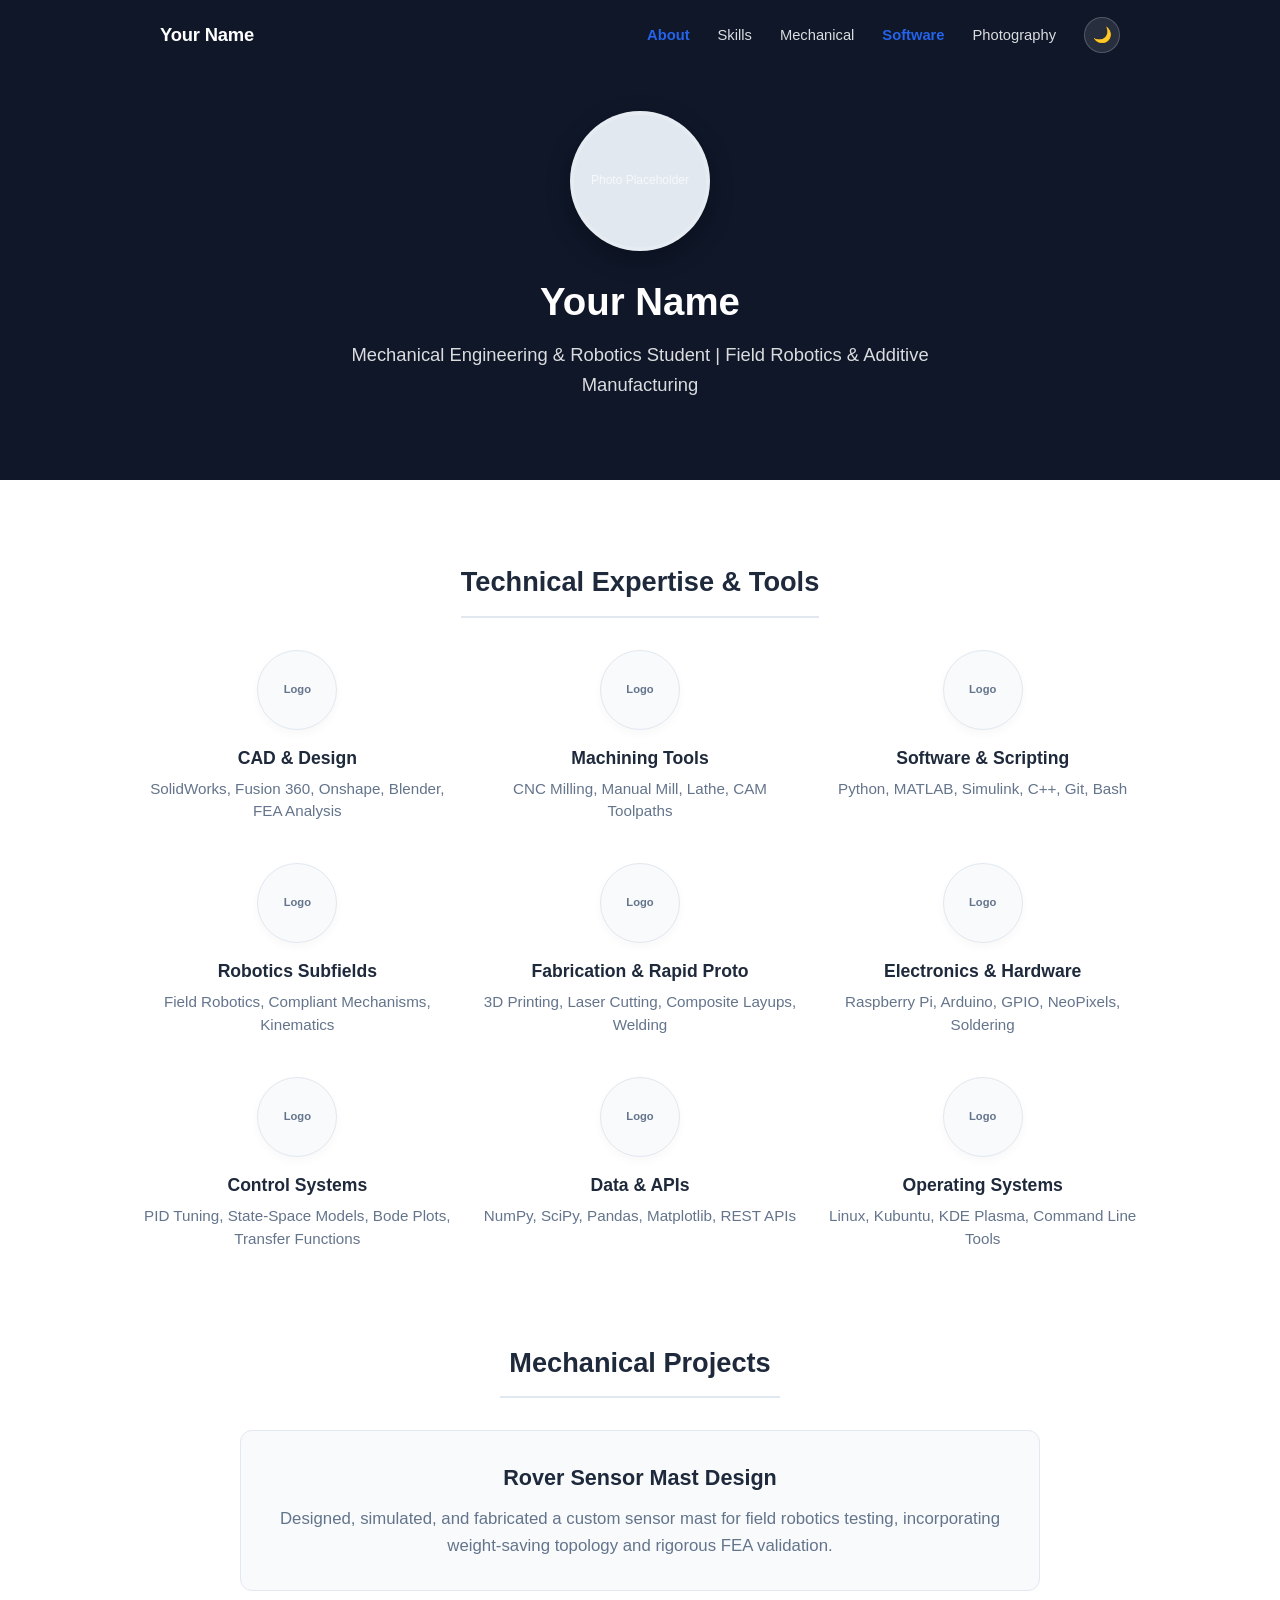
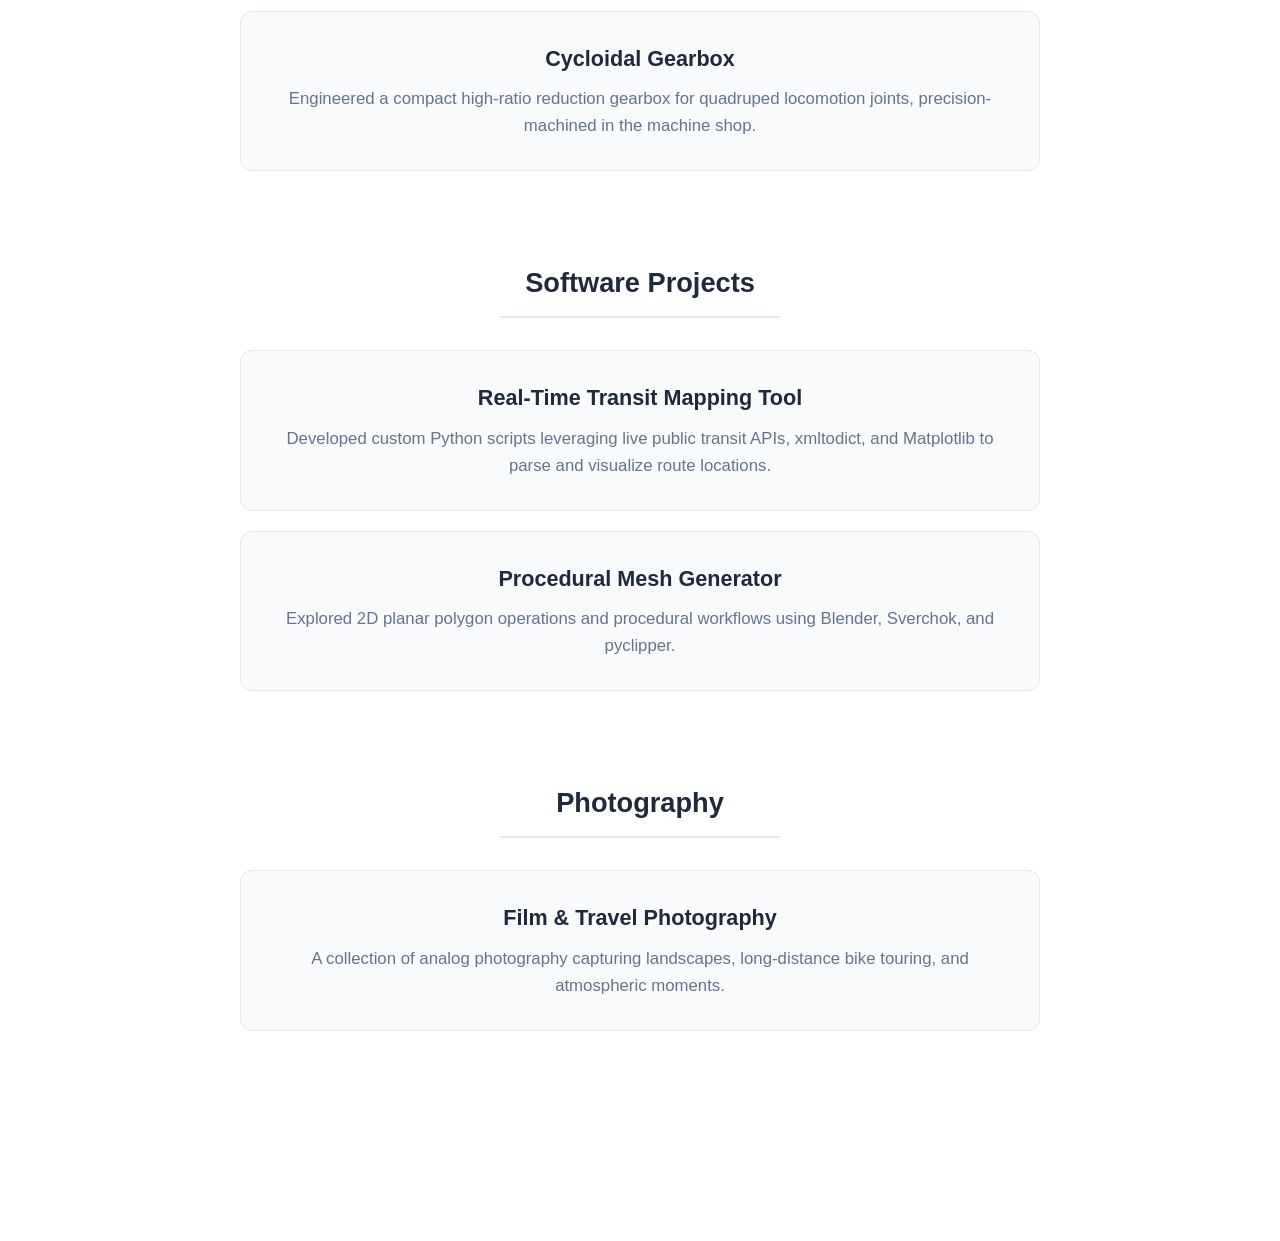
==== index.html @ 6eb22818 "started to rewrite portfolio website" ====
<!DOCTYPE html>
<html lang="en">
<head>
    <meta charset="UTF-8">
    <meta name="viewport" content="width=device-width, initial-scale=1.0">
    <title>Portfolio | Landing Page</title>
    <style>
        /* ==========================================
           THEME & COLOR CONFIGURATION (Light/Dark)
           ========================================== */
        :root {
            --bg-color-top: #0f172a;          /* Hero fallback color */
            --bg-color-scroll: #f8fafc;       /* General background / card tint */
            --white-block-bg: #ffffff;        /* Main content block background */
            --text-primary: #1e293b;
            --text-secondary: #64748b;
            --text-light: #ffffff;
            --accent-color: #2563eb;          /* Theme accent & active link color */
            --border-color: #e2e8f0;
            --border-radius: 12px;
            --content-width: 1000px;          /* Centered content width */
            --transition-speed: 0.3s ease;
            
            /* Light Mode Parallax Background Photo */
            --parallax-bg: none;              /* Replace with: url('images/light-hero-photo.jpg') */
            
            /* Light Mode Scrolled Nav Colors (High Contrast) */
            --nav-scrolled-bg: #ffffff;       /* Solid white */
            --nav-text-color: #ffffff;        /* White text over hero photo */
            --nav-scrolled-text: #000000;     /* Pure black text when scrolled in light mode */
            --nav-link-opacity: 1;
        }

        /* Dark Mode Color Overrides & Dark Mode Parallax Photo */
        body.dark-mode {
            --bg-color-scroll: #0b0f19;
            --white-block-bg: #111827;
            --text-primary: #f3f4f6;
            --text-secondary: #9ca3af;
            --border-color: #1f2937;
            
            /* Dark Mode Parallax Background Photo */
            --parallax-bg: none;              /* Replace with: url('images/dark-hero-photo.jpg') */
            
            /* Dark Mode Scrolled Nav Colors (High Contrast) */
            --nav-scrolled-bg: #000000;       /* Solid black */
            --nav-text-color: #ffffff;
            --nav-scrolled-text: #ffffff;     /* Pure white text when scrolled in dark mode */
        }

        /* Enable smooth scrolling for anchor links */
        html {
            scroll-behavior: smooth;
        }

        * {
            box-sizing: border-box;
            margin: 0;
            padding: 0;
        }

        body {
            font-family: -apple-system, BlinkMacSystemFont, "Segoe UI", Roboto, Helvetica, Arial, sans-serif;
            background-color: var(--bg-color-scroll);
            color: var(--text-primary);
            line-height: 1.6;
            overflow-x: hidden;
            transition: background-color var(--transition-speed), color var(--transition-speed);
        }

        /* ==========================================
           COLLAPSIBLE STICKY HERO & HORIZONTAL NAV
           ========================================== */
        .hero-header {
            position: sticky;
            top: 0;
            width: 100%;
            height: 480px;                    /* Full height at top of page */
            background-color: var(--bg-color-top);
            background-image: var(--parallax-bg);
            background-attachment: fixed;
            background-position: center;
            background-repeat: no-repeat;
            background-size: cover;
            overflow: hidden;
            z-index: 1000;
            transition: height var(--transition-speed), background-color var(--transition-speed), box-shadow var(--transition-speed);
        }

        /* Dark overlay for photo background contrast */
        .hero-overlay {
            position: absolute;
            top: 0;
            left: 0;
            width: 100%;
            height: 100%;
            background-color: var(--bg-color-top);
            opacity: 0.88;
            z-index: 1;
            transition: opacity var(--transition-speed);
        }

        body.dark-mode .hero-overlay {
            opacity: 0.92;
        }

        /* Shrink state when scrolled */
        .hero-header.scrolled {
            height: 70px;                     /* Slim sticky bar height */
            background-color: var(--nav-scrolled-bg);
            box-shadow: 0 4px 20px rgba(0, 0, 0, 0.15);
        }

        /* Navigation Container */
        .nav-container {
            position: relative;
            z-index: 3;
            max-width: var(--content-width);
            margin: 0 auto;
            height: 70px;
            display: flex;
            justify-content: space-between;
            align-items: center;
            padding: 0 20px;
        }

        .nav-brand {
            color: var(--nav-text-color);
            text-decoration: none;
            font-weight: 700;
            font-size: 1.15rem;
            letter-spacing: -0.01em;
            transition: color var(--transition-speed);
        }

        .nav-right-group {
            display: flex;
            align-items: center;
            gap: 28px;
        }

        .horizontal-nav {
            display: flex;
            gap: 28px;
            list-style: none;
        }

        .horizontal-nav a {
            color: var(--nav-text-color);
            text-decoration: none;
            font-weight: 400;
            font-size: 0.92rem;
            opacity: 0.85;
            transition: opacity var(--transition-speed), color var(--transition-speed), font-weight var(--transition-speed);
        }

        .horizontal-nav a:hover {
            opacity: 1;
            color: var(--nav-text-color);
        }

        /* Active Navigation Link Highlighting */
        .horizontal-nav a.active {
            opacity: 1;
            color: var(--accent-color);
            font-weight: 600;
        }

        /* When scrolled, shift nav text to high-contrast color */
        .hero-header.scrolled .nav-brand,
        .hero-header.scrolled .horizontal-nav a {
            color: var(--nav-scrolled-text);
            opacity: 1;
        }

        .hero-header.scrolled .horizontal-nav a:hover,
        .hero-header.scrolled .horizontal-nav a.active {
            opacity: 1;
            color: var(--accent-color);
        }

        /* Dark/Light Mode Toggle Button */
        .theme-toggle-btn {
            background: rgba(255, 255, 255, 0.1);
            border: 1px solid rgba(255, 255, 255, 0.2);
            border-radius: 50%;
            width: 36px;
            height: 36px;
            display: flex;
            align-items: center;
            justify-content: center;
            cursor: pointer;
            font-size: 0.95rem;
            transition: background var(--transition-speed), transform var(--transition-speed), border-color var(--transition-speed);
        }

        .theme-toggle-btn:hover {
            background: rgba(255, 255, 255, 0.2);
            transform: scale(1.05);
        }

        body.dark-mode .theme-toggle-btn {
            background: rgba(255, 255, 255, 0.1);
            border-color: rgba(255, 255, 255, 0.3);
        }

        /* Hero Content (Headshot, Name, Subtitle) */
        .hero-content {
            position: relative;
            z-index: 2;
            max-width: var(--content-width);
            margin: 0 auto;
            height: calc(100% - 70px);
            display: flex;
            flex-direction: column;
            align-items: center;
            justify-content: center;
            text-align: center;
            padding: 0 20px 40px 20px;
            transition: opacity 0.2s ease, transform var(--transition-speed);
        }

        /* Fades out and slides up when header shrinks */
        .hero-header.scrolled .hero-content {
            opacity: 0;
            pointer-events: none;
            transform: translateY(-20px);
        }

        /* Headshot Photo */
        .photo-container {
            width: 140px;
            height: 140px;
            border-radius: 50%;
            overflow: hidden;
            background-color: var(--border-color);
            border: 4px solid rgba(255, 255, 255, 0.15);
            box-shadow: 0 8px 25px rgba(0, 0, 0, 0.3);
            margin-bottom: 20px;
            display: flex;
            align-items: center;
            justify-content: center;
        }

        .photo-container img {
            width: 100%;
            height: 100%;
            object-fit: cover;
        }

        .photo-placeholder-text {
            font-size: 0.75rem;
            color: var(--text-light);
            opacity: 0.7;
            text-align: center;
            padding: 10px;
        }

        .hero-content h1 {
            font-size: 2.4rem;
            font-weight: 700;
            color: var(--text-light);
            margin-bottom: 8px;
        }

        .hero-content .subtitle {
            font-size: 1.15rem;
            color: var(--text-light);
            opacity: 0.85;
            font-weight: 400;
            max-width: 650px;
        }

        /* ==========================================
           MAIN CONTENT CONTAINER & SECTIONS
           ========================================== */
        .main-wrapper {
            position: relative;
            width: 100%;
            background-color: var(--white-block-bg);
            padding: 80px 20px 120px 20px;
            box-shadow: 0 -4px 20px rgba(0, 0, 0, 0.05);
            transition: background-color var(--transition-speed);
        }

        .content-area {
            max-width: var(--content-width);
            margin: 0 auto;
            width: 100%;
        }

        /* Centered and Larger Portfolio Sections */
        .portfolio-section {
            margin-bottom: 90px;
            scroll-margin-top: 100px; /* Accounts for sticky header height */
            text-align: center;
        }

        .portfolio-section h2 {
            font-size: 1.7rem;
            font-weight: 700;
            margin-bottom: 32px;
            color: var(--text-primary);
            border-bottom: 2px solid var(--border-color);
            padding-bottom: 12px;
            display: inline-block;
            min-width: 280px;
        }

        /* ==========================================
           SKILLS SECTION (3-Wide Grid, Circular Logos)
           ========================================== */
        .skills-grid {
            display: grid;
            grid-template-columns: repeat(3, 1fr);
            gap: 40px 28px;
            text-align: center;
        }

        .skill-card {
            background: transparent;
            border: none;
            padding: 0;
            display: flex;
            flex-direction: column;
            align-items: center;
            text-align: center;
        }

        .skill-logo-container {
            width: 80px;
            height: 80px;
            border-radius: 50%;
            background-color: var(--bg-color-scroll);
            border: 1px solid var(--border-color);
            display: flex;
            align-items: center;
            justify-content: center;
            margin-bottom: 14px;
            box-shadow: 0 4px 10px rgba(0,0,0,0.03);
            overflow: hidden;
            transition: background-color var(--transition-speed), border-color var(--transition-speed);
        }

        .skill-logo-placeholder {
            font-size: 0.7rem;
            color: var(--text-secondary);
            font-weight: 600;
        }

        .skill-logo-container img {
            width: 42px;
            height: 42px;
            object-fit: contain;
        }

        .skill-category-title {
            font-size: 1.1rem;
            font-weight: 600;
            color: var(--text-primary);
            margin-bottom: 6px;
        }

        .skill-list {
            font-size: 0.95rem;
            color: var(--text-secondary);
            line-height: 1.5;
        }

        /* Centered & Larger Project Cards */
        .project-card {
            background-color: var(--bg-color-scroll);
            border: 1px solid var(--border-color);
            border-radius: var(--border-radius);
            padding: 30px;
            margin-bottom: 20px;
            text-align: center;
            max-width: 800px;
            margin-left: auto;
            margin-right: auto;
            transition: border-color var(--transition-speed), background-color var(--transition-speed);
        }

        .project-card:hover {
            border-color: var(--accent-color);
        }

        .project-card h3 {
            font-size: 1.35rem;
            font-weight: 600;
            margin-bottom: 10px;
            color: var(--text-primary);
        }

        .project-card p {
            font-size: 1.05rem;
            color: var(--text-secondary);
            line-height: 1.6;
        }

        /* Responsive Design */
        @media (max-width: 900px) {
            .skills-grid {
                grid-template-columns: repeat(2, 1fr);
            }
            .horizontal-nav {
                gap: 16px;
                font-size: 0.85rem;
            }
            .nav-right-group {
                gap: 16px;
            }
        }

        @media (max-width: 600px) {
            .skills-grid {
                grid-template-columns: 1fr;
            }
            .horizontal-nav {
                display: none;
            }
        }
    </style>
</head>
<body id="about">

    <!-- Collapsible Sticky Hero Header with Horizontal Navigation -->
    <header id="heroHeader" class="hero-header">
        <div class="hero-overlay"></div>
        
        <!-- Navigation Bar -->
        <div class="nav-container">
            <a href="#about" class="nav-link nav-brand">Your Name</a>
            <div class="nav-right-group">
                <nav>
                    <ul class="horizontal-nav">
                        <li><a href="#about" class="nav-link">About</a></li>
                        <li><a href="#skills" class="nav-link">Skills</a></li>
                        <li><a href="#mechanical" class="nav-link">Mechanical</a></li>
                        <li><a href="#software" class="nav-link">Software</a></li>
                        <li><a href="#photography" class="nav-link">Photography</a></li>
                    </ul>
                </nav>
                <button id="themeToggle" class="theme-toggle-btn" aria-label="Toggle Dark/Light Mode">🌙</button>
            </div>
        </div>

        <!-- Full-Height Hero Content (Headshot, Name, Subtitle) -->
        <div class="hero-content">
            <div class="photo-container">
                <!-- Swap out for <img> later: <img src="images/your-photo.jpg" alt="Your Name"> -->
                <div class="photo-placeholder-text">Photo Placeholder</div>
            </div>
            <h1>Your Name</h1>
            <p class="subtitle">Mechanical Engineering &amp; Robotics Student | Field Robotics &amp; Additive Manufacturing</p>
        </div>
    </header>

    <!-- Main Content Wrapper -->
    <div class="main-wrapper">
        <main class="content-area">
            
            <!-- Skills Section (3-Wide Grid, 3 Rows, Circular Logos, No Card Background) -->
            <section id="skills" class="portfolio-section">
                <h2>Technical Expertise &amp; Tools</h2>
                
                <div class="skills-grid">
                    
                    <!-- Row 1, Col 1 -->
                    <div class="skill-card">
                        <div class="skill-logo-container">
                            <span class="skill-logo-placeholder">Logo</span>
                        </div>
                        <div class="skill-category-title">CAD &amp; Design</div>
                        <div class="skill-list">SolidWorks, Fusion 360, Onshape, Blender, FEA Analysis</div>
                    </div>

                    <!-- Row 1, Col 2 -->
                    <div class="skill-card">
                        <div class="skill-logo-container">
                            <span class="skill-logo-placeholder">Logo</span>
                        </div>
                        <div class="skill-category-title">Machining Tools</div>
                        <div class="skill-list">CNC Milling, Manual Mill, Lathe, CAM Toolpaths</div>
                    </div>

                    <!-- Row 1, Col 3 -->
                    <div class="skill-card">
                        <div class="skill-logo-container">
                            <span class="skill-logo-placeholder">Logo</span>
                        </div>
                        <div class="skill-category-title">Software &amp; Scripting</div>
                        <div class="skill-list">Python, MATLAB, Simulink, C++, Git, Bash</div>
                    </div>

                    <!-- Row 2, Col 1 -->
                    <div class="skill-card">
                        <div class="skill-logo-container">
                            <span class="skill-logo-placeholder">Logo</span>
                        </div>
                        <div class="skill-category-title">Robotics Subfields</div>
                        <div class="skill-list">Field Robotics, Compliant Mechanisms, Kinematics</div>
                    </div>

                    <!-- Row 2, Col 2 -->
                    <div class="skill-card">
                        <div class="skill-logo-container">
                            <span class="skill-logo-placeholder">Logo</span>
                        </div>
                        <div class="skill-category-title">Fabrication &amp; Rapid Proto</div>
                        <div class="skill-list">3D Printing, Laser Cutting, Composite Layups, Welding</div>
                    </div>

                    <!-- Row 2, Col 3 -->
                    <div class="skill-card">
                        <div class="skill-logo-container">
                            <span class="skill-logo-placeholder">Logo</span>
                        </div>
                        <div class="skill-category-title">Electronics &amp; Hardware</div>
                        <div class="skill-list">Raspberry Pi, Arduino, GPIO, NeoPixels, Soldering</div>
                    </div>

                    <!-- Row 3, Col 1 -->
                    <div class="skill-card">
                        <div class="skill-logo-container">
                            <span class="skill-logo-placeholder">Logo</span>
                        </div>
                        <div class="skill-category-title">Control Systems</div>
                        <div class="skill-list">PID Tuning, State-Space Models, Bode Plots, Transfer Functions</div>
                    </div>

                    <!-- Row 3, Col 2 -->
                    <div class="skill-card">
                        <div class="skill-logo-container">
                            <span class="skill-logo-placeholder">Logo</span>
                        </div>
                        <div class="skill-category-title">Data &amp; APIs</div>
                        <div class="skill-list">NumPy, SciPy, Pandas, Matplotlib, REST APIs</div>
                    </div>

                    <!-- Row 3, Col 3 -->
                    <div class="skill-card">
                        <div class="skill-logo-container">
                            <span class="skill-logo-placeholder">Logo</span>
                        </div>
                        <div class="skill-category-title">Operating Systems</div>
                        <div class="skill-list">Linux, Kubuntu, KDE Plasma, Command Line Tools</div>
                    </div>

                </div>
            </section>

            <!-- Mechanical Projects Section -->
            <section id="mechanical" class="portfolio-section">
                <h2>Mechanical Projects</h2>
                <div class="project-card">
                    <h3>Rover Sensor Mast Design</h3>
                    <p>Designed, simulated, and fabricated a custom sensor mast for field robotics testing, incorporating weight-saving topology and rigorous FEA validation.</p>
                </div>
                <div class="project-card">
                    <h3>Cycloidal Gearbox</h3>
                    <p>Engineered a compact high-ratio reduction gearbox for quadruped locomotion joints, precision-machined in the machine shop.</p>
                </div>
            </section>

            <!-- Software Projects Section -->
            <section id="software" class="portfolio-section">
                <h2>Software Projects</h2>
                <div class="project-card">
                    <h3>Real-Time Transit Mapping Tool</h3>
                    <p>Developed custom Python scripts leveraging live public transit APIs, xmltodict, and Matplotlib to parse and visualize route locations.</p>
                </div>
                <div class="project-card">
                    <h3>Procedural Mesh Generator</h3>
                    <p>Explored 2D planar polygon operations and procedural workflows using Blender, Sverchok, and pyclipper.</p>
                </div>
            </section>

            <!-- Photography Section -->
            <section id="photography" class="portfolio-section">
                <h2>Photography</h2>
                <div class="project-card">
                    <h3>Film &amp; Travel Photography</h3>
                    <p>A collection of analog photography capturing landscapes, long-distance bike touring, and atmospheric moments.</p>
                </div>
            </section>

        </main>
    </div>

    <!-- JavaScript for Shrinking Header, Scroll Spy, & Theme Toggle -->
    <script>
        // 1. Shrink/Sticky Hero Header on Scroll
        window.addEventListener('scroll', () => {
            const heroHeader = document.getElementById('heroHeader');
            if (window.scrollY > 40) {
                heroHeader.classList.add('scrolled');
            } else {
                heroHeader.classList.remove('scrolled');
            }
        });

        // 2. Force 'About' Link to Scroll to Absolute Top
        document.querySelectorAll('a[href="#about"]').forEach(link => {
            link.addEventListener('click', (e) => {
                e.preventDefault();
                window.scrollTo({
                    top: 0,
                    behavior: 'smooth'
                });
                history.pushState(null, null, '#about');
            });
        });

        // 3. Scroll Spy to Update Active Nav Link
        const sections = document.querySelectorAll('.portfolio-section');
        const navLinks = document.querySelectorAll('.horizontal-nav a, .nav-brand');

        const observerOptions = {
            root: null,
            rootMargin: '-20% 0px -60% 0px',
            threshold: 0
        };

        const observer = new IntersectionObserver((entries) => {
            entries.forEach(entry => {
                if (entry.isIntersecting) {
                    const id = entry.target.getAttribute('id');
                    navLinks.forEach(link => {
                        if (link.getAttribute('href') === `#${id}`) {
                            link.classList.add('active');
                        } else {
                            link.classList.remove('active');
                        }
                    });
                }
            });
        }, observerOptions);

        sections.forEach(section => observer.observe(section));

        // Handle 'About' active state when scrolled to the very top
        window.addEventListener('scroll', () => {
            const aboutLinks = document.querySelectorAll('a[href="#about"]');
            if (window.scrollY < 200) {
                aboutLinks.forEach(l => l.classList.add('active'));
            } else {
                aboutLinks.forEach(l => l.classList.remove('active'));
            }
        });

        // 4. Dark/Light Mode Toggle Switcher
        const themeToggle = document.getElementById('themeToggle');
        themeToggle.addEventListener('click', () => {
            document.body.classList.toggle('dark-mode');
            if (document.body.classList.contains('dark-mode')) {
                themeToggle.textContent = '☀️';
            } else {
                themeToggle.textContent = '🌙';
            }
        });
    </script>

</body>
</html>
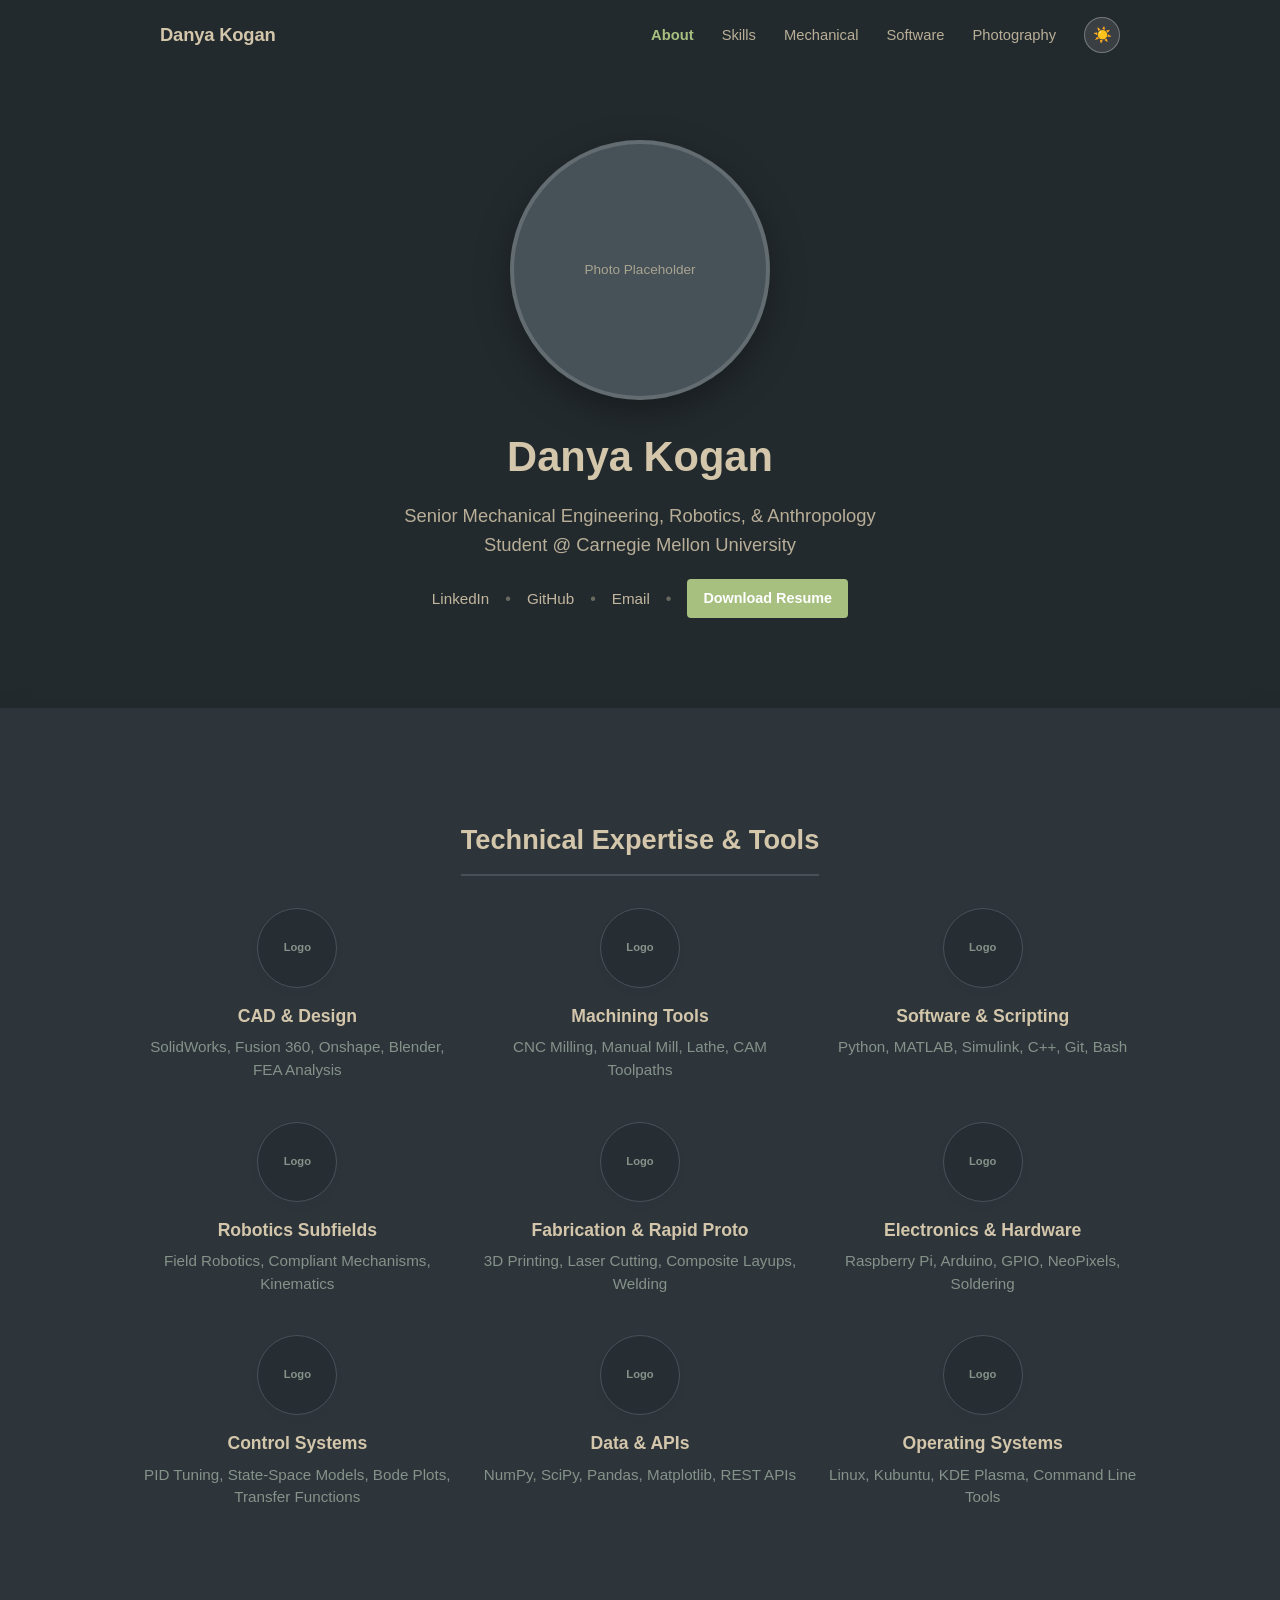
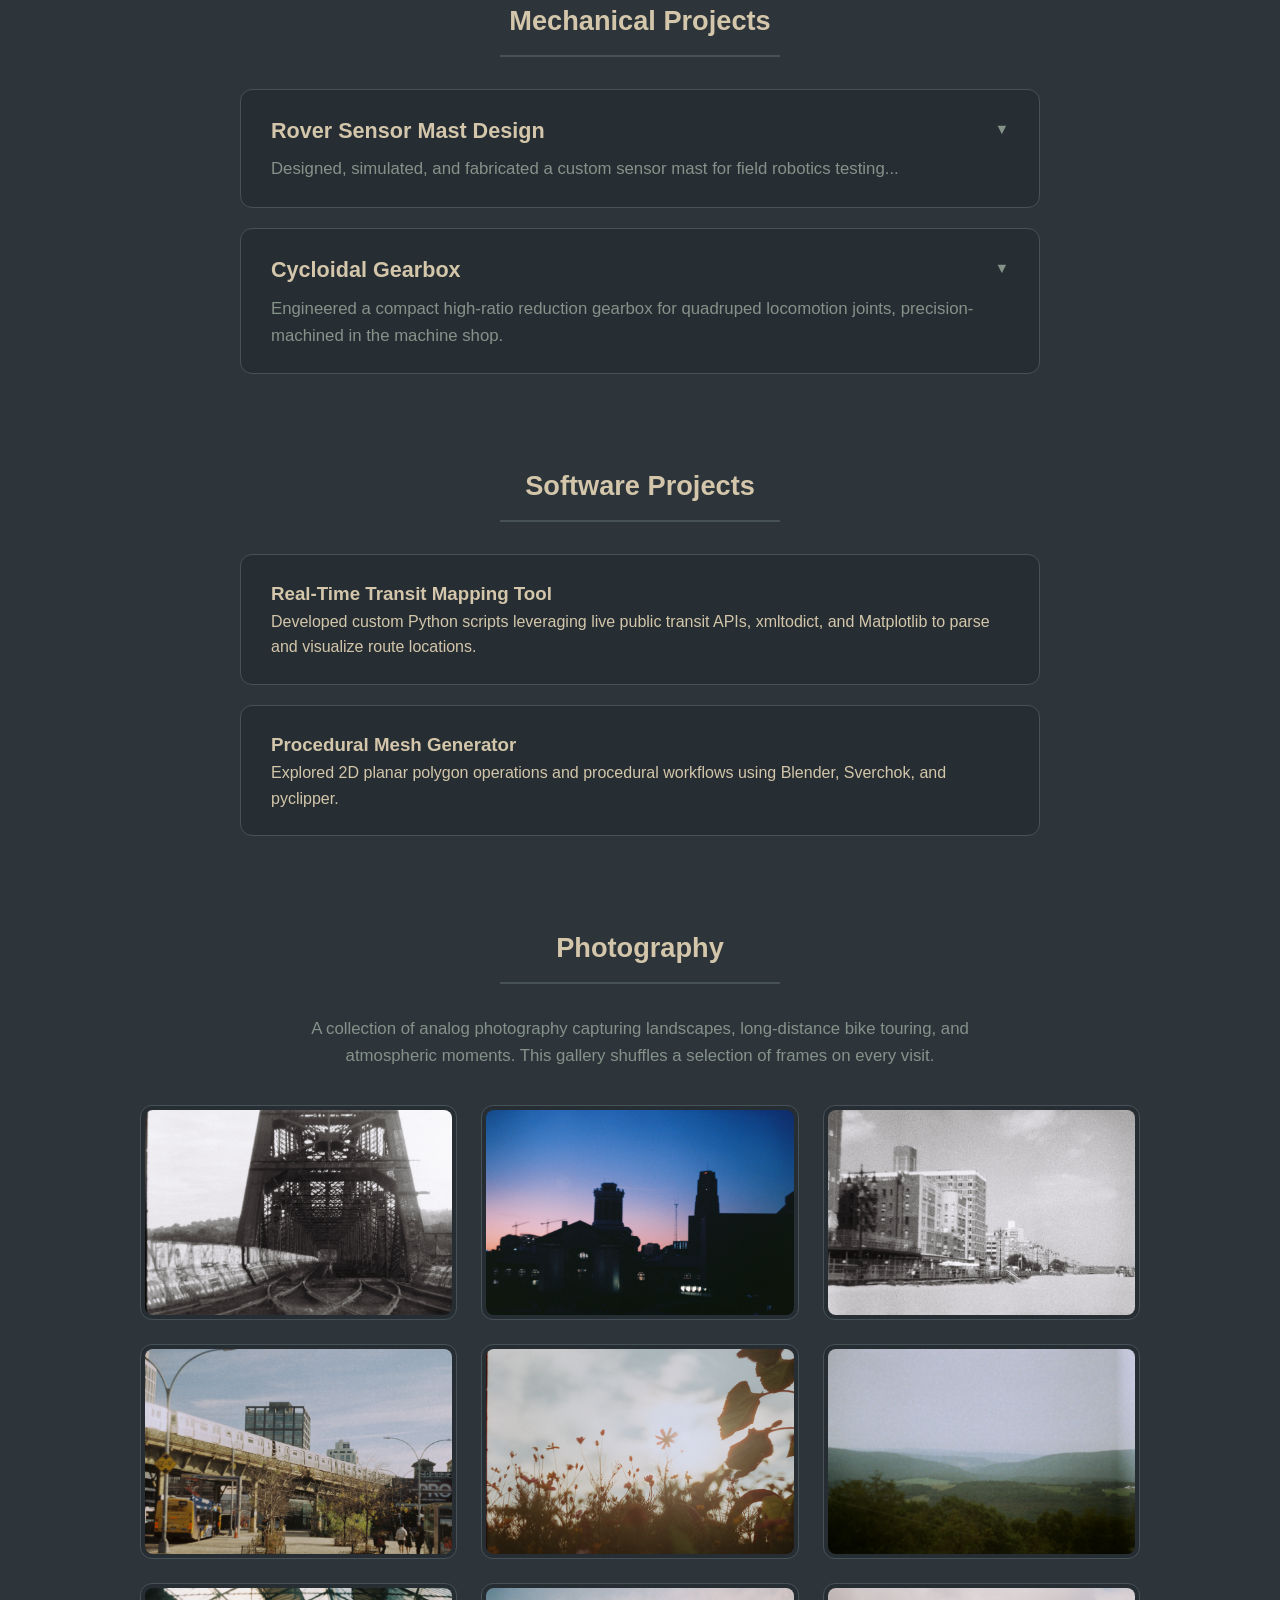
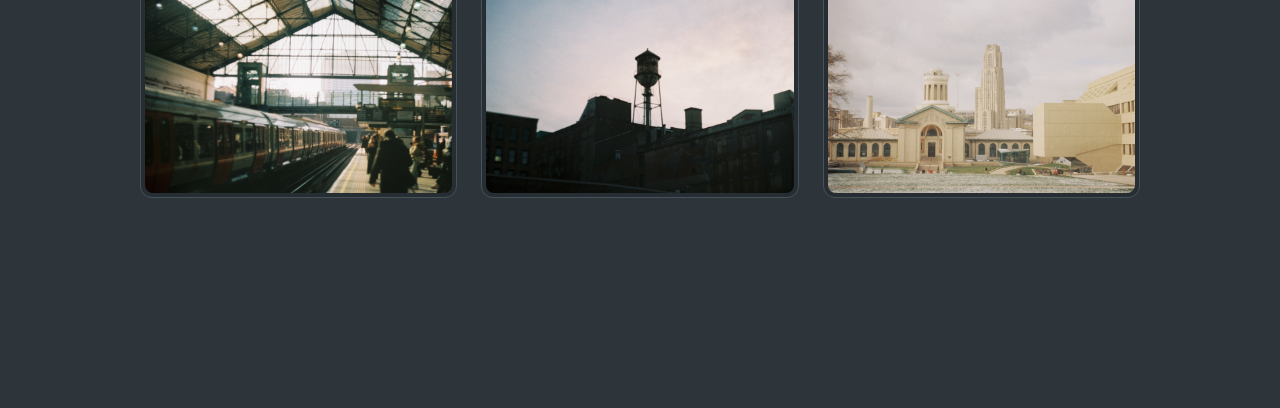
==== commit a4c19cc3: "fleshed out the skeleton of the portfolio -- need to add content" ====
--- a/index.html
+++ b/index.html
@@ -1,54 +1,20 @@
+<!-- TODO: fill in content for projects, make projects into its own file just like how photos is
+ find icons for all my skill categories, write the skills, link everything that needs to be linked
+ and find a presentable photo of myself to put onto the top of the page 
+ 
+ Also, does it make sense to split mechanical and software? since a lot of my projects involve both, though
+ I primarily focus on mechanical work (CAD, fabrication, etc)-->
+
 <!DOCTYPE html>
 <html lang="en">
 <head>
     <meta charset="UTF-8">
     <meta name="viewport" content="width=device-width, initial-scale=1.0">
     <title>Portfolio | Landing Page</title>
+    <!-- External Theme & Color Configuration -->
+    <link rel="stylesheet" href="theme.css">
     <style>
-        /* ==========================================
-           THEME & COLOR CONFIGURATION (Light/Dark)
-           ========================================== */
-        :root {
-            --bg-color-top: #0f172a;          /* Hero fallback color */
-            --bg-color-scroll: #f8fafc;       /* General background / card tint */
-            --white-block-bg: #ffffff;        /* Main content block background */
-            --text-primary: #1e293b;
-            --text-secondary: #64748b;
-            --text-light: #ffffff;
-            --accent-color: #2563eb;          /* Theme accent & active link color */
-            --border-color: #e2e8f0;
-            --border-radius: 12px;
-            --content-width: 1000px;          /* Centered content width */
-            --transition-speed: 0.3s ease;
-            
-            /* Light Mode Parallax Background Photo */
-            --parallax-bg: none;              /* Replace with: url('images/light-hero-photo.jpg') */
-            
-            /* Light Mode Scrolled Nav Colors (High Contrast) */
-            --nav-scrolled-bg: #ffffff;       /* Solid white */
-            --nav-text-color: #ffffff;        /* White text over hero photo */
-            --nav-scrolled-text: #000000;     /* Pure black text when scrolled in light mode */
-            --nav-link-opacity: 1;
-        }
-
-        /* Dark Mode Color Overrides & Dark Mode Parallax Photo */
-        body.dark-mode {
-            --bg-color-scroll: #0b0f19;
-            --white-block-bg: #111827;
-            --text-primary: #f3f4f6;
-            --text-secondary: #9ca3af;
-            --border-color: #1f2937;
-            
-            /* Dark Mode Parallax Background Photo */
-            --parallax-bg: none;              /* Replace with: url('images/dark-hero-photo.jpg') */
-            
-            /* Dark Mode Scrolled Nav Colors (High Contrast) */
-            --nav-scrolled-bg: #000000;       /* Solid black */
-            --nav-text-color: #ffffff;
-            --nav-scrolled-text: #ffffff;     /* Pure white text when scrolled in dark mode */
-        }
-
-        /* Enable smooth scrolling for anchor links */
+        /* Enable smooth scrolling */
         html {
             scroll-behavior: smooth;
         }
@@ -69,55 +35,24 @@
         }
 
         /* ==========================================
-           COLLAPSIBLE STICKY HERO & HORIZONTAL NAV
+           PERSISTENT STICKY TOP BAR (NAVIGATION)
            ========================================== */
-        .hero-header {
+        .sticky-nav {
             position: sticky;
             top: 0;
             width: 100%;
-            height: 480px;                    /* Full height at top of page */
+            height: 70px;
             background-color: var(--bg-color-top);
-            background-image: var(--parallax-bg);
-            background-attachment: fixed;
-            background-position: center;
-            background-repeat: no-repeat;
-            background-size: cover;
-            overflow: hidden;
             z-index: 1000;
-            transition: height var(--transition-speed), background-color var(--transition-speed), box-shadow var(--transition-speed);
-        }
-
-        /* Dark overlay for photo background contrast */
-        .hero-overlay {
-            position: absolute;
-            top: 0;
-            left: 0;
-            width: 100%;
-            height: 100%;
-            background-color: var(--bg-color-top);
-            opacity: 0.88;
-            z-index: 1;
-            transition: opacity var(--transition-speed);
-        }
-
-        body.dark-mode .hero-overlay {
-            opacity: 0.92;
-        }
-
-        /* Shrink state when scrolled */
-        .hero-header.scrolled {
-            height: 70px;                     /* Slim sticky bar height */
-            background-color: var(--nav-scrolled-bg);
-            box-shadow: 0 4px 20px rgba(0, 0, 0, 0.15);
+            box-shadow: none;
+            transition: background-color var(--transition-speed);
         }
 
         /* Navigation Container */
         .nav-container {
-            position: relative;
-            z-index: 3;
             max-width: var(--content-width);
             margin: 0 auto;
-            height: 70px;
+            height: 100%;
             display: flex;
             justify-content: space-between;
             align-items: center;
@@ -150,7 +85,7 @@
             text-decoration: none;
             font-weight: 400;
             font-size: 0.92rem;
-            opacity: 0.85;
+            opacity: var(--nav-link-opacity);
             transition: opacity var(--transition-speed), color var(--transition-speed), font-weight var(--transition-speed);
         }
 
@@ -164,19 +99,6 @@
             opacity: 1;
             color: var(--accent-color);
             font-weight: 600;
-        }
-
-        /* When scrolled, shift nav text to high-contrast color */
-        .hero-header.scrolled .nav-brand,
-        .hero-header.scrolled .horizontal-nav a {
-            color: var(--nav-scrolled-text);
-            opacity: 1;
-        }
-
-        .hero-header.scrolled .horizontal-nav a:hover,
-        .hero-header.scrolled .horizontal-nav a.active {
-            opacity: 1;
-            color: var(--accent-color);
         }
 
         /* Dark/Light Mode Toggle Button */
@@ -204,39 +126,32 @@
             border-color: rgba(255, 255, 255, 0.3);
         }
 
-        /* Hero Content (Headshot, Name, Subtitle) */
-        .hero-content {
-            position: relative;
-            z-index: 2;
-            max-width: var(--content-width);
-            margin: 0 auto;
-            height: calc(100% - 70px);
+        /* ==========================================
+           HERO SECTION (Page Content with Headshot)
+           ========================================== */
+        .hero-section {
+            background-color: var(--bg-color-top);
+            color: var(--text-light);
+            padding: 70px 20px 90px 20px;
+            text-align: center;
             display: flex;
             flex-direction: column;
             align-items: center;
             justify-content: center;
-            text-align: center;
-            padding: 0 20px 40px 20px;
-            transition: opacity 0.2s ease, transform var(--transition-speed);
-        }
-
-        /* Fades out and slides up when header shrinks */
-        .hero-header.scrolled .hero-content {
-            opacity: 0;
-            pointer-events: none;
-            transform: translateY(-20px);
+            transition: background-color var(--transition-speed);
+            scroll-margin-top: 70px;
         }
 
         /* Headshot Photo */
         .photo-container {
-            width: 140px;
-            height: 140px;
+            width: 260px;
+            height: 260px;
             border-radius: 50%;
             overflow: hidden;
             background-color: var(--border-color);
             border: 4px solid rgba(255, 255, 255, 0.15);
-            box-shadow: 0 8px 25px rgba(0, 0, 0, 0.3);
-            margin-bottom: 20px;
+            box-shadow: 0 12px 35px rgba(0, 0, 0, 0.35);
+            margin-bottom: 24px;
             display: flex;
             align-items: center;
             justify-content: center;
@@ -249,21 +164,21 @@
         }
 
         .photo-placeholder-text {
-            font-size: 0.75rem;
+            font-size: 0.85rem;
             color: var(--text-light);
             opacity: 0.7;
             text-align: center;
             padding: 10px;
         }
 
-        .hero-content h1 {
-            font-size: 2.4rem;
+        .hero-section h1 {
+            font-size: 2.6rem;
             font-weight: 700;
             color: var(--text-light);
-            margin-bottom: 8px;
-        }
-
-        .hero-content .subtitle {
+            margin-bottom: 10px;
+        }
+
+        .hero-section .subtitle {
             font-size: 1.15rem;
             color: var(--text-light);
             opacity: 0.85;
@@ -292,8 +207,14 @@
         /* Centered and Larger Portfolio Sections */
         .portfolio-section {
             margin-bottom: 90px;
-            scroll-margin-top: 100px; /* Accounts for sticky header height */
+            scroll-margin-top: 100px;         /* Accounts for sticky nav height (70px) + spacing */
             text-align: center;
+        }
+
+        /* Extra breathing room specifically above Technical Expertise & Tools */
+        #skills {
+            margin-top: 30px;
+            scroll-margin-top: 120px;
         }
 
         .portfolio-section h2 {
@@ -368,39 +289,218 @@
         }
 
         /* Centered & Larger Project Cards */
+        /* Expandable Project Cards */
         .project-card {
             background-color: var(--bg-color-scroll);
             border: 1px solid var(--border-color);
             border-radius: var(--border-radius);
-            padding: 30px;
+            padding: 24px 30px;
             margin-bottom: 20px;
-            text-align: center;
+            text-align: left;
             max-width: 800px;
             margin-left: auto;
             margin-right: auto;
             transition: border-color var(--transition-speed), background-color var(--transition-speed);
+            cursor: pointer;
         }
 
         .project-card:hover {
             border-color: var(--accent-color);
         }
 
-        .project-card h3 {
+        .project-summary {
+            list-style: none; /* Hide default browser arrow */
+            display: flex;
+            justify-content: space-between;
+            align-items: flex-start;
+            gap: 16px;
+        }
+
+        /* Hide default arrow for Safari/Chrome */
+        .project-summary::-webkit-details-marker {
+            display: none;
+        }
+
+        .project-summary h3 {
             font-size: 1.35rem;
             font-weight: 600;
-            margin-bottom: 10px;
+            margin-bottom: 8px;
             color: var(--text-primary);
         }
 
-        .project-card p {
+        .project-summary p {
             font-size: 1.05rem;
             color: var(--text-secondary);
             line-height: 1.6;
+            margin: 0;
+        }
+
+        /* Optional indicator arrow that rotates when open */
+        .expand-arrow {
+            font-size: 0.9rem;
+            color: var(--text-secondary);
+            transition: transform 0.2s ease;
+            margin-top: 4px;
+            user-select: none;
+        }
+
+        .project-card[open] .expand-arrow {
+            transform: rotate(180deg);
+        }
+
+        /* Expanded Content Layout */
+        .project-details-content {
+            margin-top: 24px;
+            padding-top: 20px;
+            border-top: 1px solid var(--border-color);
+            cursor: default;
+        }
+
+        .project-section-block {
+            margin-bottom: 16px;
+        }
+
+        .project-section-block h4 {
+            font-size: 0.95rem;
+            font-weight: 600;
+            text-transform: uppercase;
+            letter-spacing: 0.05em;
+            color: var(--accent-color);
+            margin-bottom: 6px;
+        }
+
+        .project-section-block p {
+            font-size: 1rem;
+            color: var(--text-secondary);
+            line-height: 1.6;
+        }
+
+        /* Project Photos Grid inside expanded card */
+        .project-photo-grid {
+            display: grid;
+            grid-template-columns: repeat(2, 1fr);
+            gap: 12px;
+            margin-top: 20px;
+        }
+
+        .project-photo-grid img {
+            width: 100%;
+            aspect-ratio: 16 / 9;
+            object-fit: cover;
+            border-radius: 6px;
+            border: 1px solid var(--border-color);
+        }
+
+        @media (max-width: 600px) {
+            .project-photo-grid {
+                grid-template-columns: 1fr;
+            }
+        }
+
+        /* ==========================================
+           PHOTOGRAPHY SECTION STYLES (3:2 Film Proportions)
+           ========================================== */
+        .photo-blurb {
+            font-size: 1.05rem;
+            color: var(--text-secondary);
+            max-width: 750px;
+            margin: 0 auto 36px auto;
+            line-height: 1.6;
+        }
+
+        .photo-grid {
+            display: grid;
+            grid-template-columns: repeat(3, 1fr);
+            gap: 24px;
+            max-width: 1000px;
+            margin: 0 auto;
+        }
+
+        .photo-card {
+            background-color: var(--bg-color-scroll);
+            border: 1px solid var(--border-color);
+            border-radius: var(--border-radius);
+            overflow: hidden;
+            display: flex;
+            flex-direction: column;
+            cursor: pointer;
+            padding: 4px; /* 4px margin/padding inside the card border */
+            transition: border-color 0.2s ease, background-color var(--transition-speed);
+        }
+
+        .photo-card:hover {
+            border-color: var(--accent-color); /* Changes border to accent color on hover */
+        }
+
+        .photo-card img {
+            width: 100%;
+            aspect-ratio: 3 / 2; /* Matches standard landscape 35mm film frame proportions */
+            object-fit: cover;
+            background-color: var(--bg-color-scroll);
+            display: flex;
+            align-items: center;
+            justify-content: center;
+            text-align: center;
+            font-family: monospace;
+            font-size: 0.85rem;
+            color: var(--text-secondary);
+            border-radius: 8px;
+        }
+
+        /* ==========================================
+           LIGHTBOX MODAL STYLES
+           ========================================== */
+        .lightbox-overlay {
+            position: fixed;
+            top: 0;
+            left: 0;
+            width: 100%;
+            height: 100%;
+            background-color: rgba(0, 0, 0, 0.5);
+            display: flex;
+            flex-direction: column;
+            align-items: center;
+            justify-content: center;
+            z-index: 9999;
+            opacity: 0;
+            pointer-events: none;
+            transition: opacity 0.25s ease;
+            padding: 20px;
+        }
+
+        .lightbox-overlay.active {
+            opacity: 1;
+            pointer-events: auto;
+        }
+
+        .lightbox-content {
+            max-width: 90vw;
+            max-height: 80vh;
+            object-fit: contain;
+            border-radius: var(--border-radius);
+            box-shadow: 0 20px 40px rgba(0, 0, 0, 0.6);
+        }
+
+        .lightbox-caption {
+            margin-top: 16px;
+            color: #ffffff;
+            font-family: sans-serif;
+            font-size: 1rem;
+            background: rgba(0, 0, 0, 0.6);
+            padding: 8px 16px;
+            border-radius: 4px;
+            backdrop-filter: blur(4px);
+            text-align: center;
+            max-width: 700px;
+        }
+
+        body.lightbox-open {
+            overflow: hidden;
         }
 
         /* Responsive Design */
         @media (max-width: 900px) {
-            .skills-grid {
+            .skills-grid, .photo-grid {
                 grid-template-columns: repeat(2, 1fr);
             }
             .horizontal-nav {
@@ -413,7 +513,7 @@
         }
 
         @media (max-width: 600px) {
-            .skills-grid {
+            .skills-grid, .photo-grid {
                 grid-template-columns: 1fr;
             }
             .horizontal-nav {
@@ -422,45 +522,52 @@
         }
     </style>
 </head>
-<body id="about">
-
-    <!-- Collapsible Sticky Hero Header with Horizontal Navigation -->
-    <header id="heroHeader" class="hero-header">
-        <div class="hero-overlay"></div>
-        
-        <!-- Navigation Bar -->
+<body class="dark-mode">
+
+    <!-- Persistent Sticky Top Navigation Bar -->
+    <header class="sticky-nav">
         <div class="nav-container">
-            <a href="#about" class="nav-link nav-brand">Your Name</a>
+            <a href="#about" class="nav-link nav-brand">Danya Kogan</a>
             <div class="nav-right-group">
                 <nav>
                     <ul class="horizontal-nav">
-                        <li><a href="#about" class="nav-link">About</a></li>
+                        <li><a href="#about" class="nav-link active">About</a></li>
                         <li><a href="#skills" class="nav-link">Skills</a></li>
                         <li><a href="#mechanical" class="nav-link">Mechanical</a></li>
                         <li><a href="#software" class="nav-link">Software</a></li>
                         <li><a href="#photography" class="nav-link">Photography</a></li>
                     </ul>
                 </nav>
-                <button id="themeToggle" class="theme-toggle-btn" aria-label="Toggle Dark/Light Mode">🌙</button>
+                <button id="themeToggle" class="theme-toggle-btn" aria-label="Toggle Dark/Light Mode">☀️</button>
             </div>
         </div>
-
-        <!-- Full-Height Hero Content (Headshot, Name, Subtitle) -->
-        <div class="hero-content">
-            <div class="photo-container">
-                <!-- Swap out for <img> later: <img src="images/your-photo.jpg" alt="Your Name"> -->
-                <div class="photo-placeholder-text">Photo Placeholder</div>
-            </div>
-            <h1>Your Name</h1>
-            <p class="subtitle">Mechanical Engineering &amp; Robotics Student | Field Robotics &amp; Additive Manufacturing</p>
+    </header>
+
+    <!-- Hero Section (Page Content with Headshot) -->
+    <section id="about" class="hero-section">
+        <div class="photo-container">
+            <div class="photo-placeholder-text">Photo Placeholder</div>
         </div>
-    </header>
+        <h1>Danya Kogan</h1>
+        <p class="subtitle">Senior Mechanical Engineering, Robotics, &amp; Anthropology <br>Student @ Carnegie Mellon University</p>
+        
+        <!-- Social Links & Resume Button Row -->
+        <div class="hero-links" style="margin-top: 20px; display: flex; gap: 16px; align-items: center; justify-content: center; flex-wrap: wrap;">
+            <a href="https://linkedin.com/in/yourprofile" target="_blank" style="color: var(--text-light); text-decoration: none; font-size: 0.95rem; opacity: 0.9;">LinkedIn</a>
+            <span style="opacity: 0.4;">•</span>
+            <a href="https://github.com/yourusername" target="_blank" style="color: var(--text-light); text-decoration: none; font-size: 0.95rem; opacity: 0.9;">GitHub</a>
+            <span style="opacity: 0.4;">•</span>
+            <a href="mailto:your.email@domain.com" style="color: var(--text-light); text-decoration: none; font-size: 0.95rem; opacity: 0.9;">Email</a>
+            <span style="opacity: 0.4;">•</span>
+            <a href="resume.pdf" target="_blank" style="background-color: var(--accent-color); color: #fff; padding: 8px 16px; border-radius: 4px; text-decoration: none; font-size: 0.9rem; font-weight: 600;">Download Resume</a>
+        </div>
+    </section>
 
     <!-- Main Content Wrapper -->
     <div class="main-wrapper">
         <main class="content-area">
             
-            <!-- Skills Section (3-Wide Grid, 3 Rows, Circular Logos, No Card Background) -->
+            <!-- Skills Section -->
             <section id="skills" class="portfolio-section">
                 <h2>Technical Expertise &amp; Tools</h2>
                 
@@ -553,14 +660,62 @@
             <!-- Mechanical Projects Section -->
             <section id="mechanical" class="portfolio-section">
                 <h2>Mechanical Projects</h2>
-                <div class="project-card">
-                    <h3>Rover Sensor Mast Design</h3>
-                    <p>Designed, simulated, and fabricated a custom sensor mast for field robotics testing, incorporating weight-saving topology and rigorous FEA validation.</p>
-                </div>
-                <div class="project-card">
-                    <h3>Cycloidal Gearbox</h3>
-                    <p>Engineered a compact high-ratio reduction gearbox for quadruped locomotion joints, precision-machined in the machine shop.</p>
-                </div>
+                
+                <details class="project-card">
+                    <summary class="project-summary">
+                        <div>
+                            <h3>Rover Sensor Mast Design</h3>
+                            <p>Designed, simulated, and fabricated a custom sensor mast for field robotics testing...</p>
+                        </div>
+                        <span class="expand-arrow">▼</span>
+                    </summary>
+                    <div class="project-details-content" onclick="event.stopPropagation()">
+                        <div class="project-section-block">
+                            <h4>The Problem</h4>
+                            <p>Describe the specific constraint or engineering challenge...</p>
+                        </div>
+                        <div class="project-section-block">
+                            <h4>Approach &amp; Methodology</h4>
+                            <p>Detail how you went about solving it...</p>
+                        </div>
+                        <div class="project-section-block">
+                            <h4>Results &amp; Impact</h4>
+                            <p>Share final performance metrics or field test outcomes...</p>
+                        </div>
+                        <div class="project-photo-grid">
+                            <div class="photo-card" data-src="images/placeholder_1.jpg" data-description="FEA stress concentration analysis">
+                                <img src="images/placeholder_1.jpg" alt="Project photo 1" loading="lazy">
+                            </div>
+                            <div class="photo-card" data-src="images/placeholder_2.jpg" data-description="Physical prototype field testing">
+                                <img src="images/placeholder_2.jpg" alt="Project photo 2" loading="lazy">
+                            </div>
+                        </div>
+                    </div>
+                </details>
+
+                <details class="project-card">
+                    <summary class="project-summary">
+                        <div>
+                            <h3>Cycloidal Gearbox</h3>
+                            <p>Engineered a compact high-ratio reduction gearbox for quadruped locomotion joints, precision-machined in the machine shop.</p>
+                        </div>
+                        <span class="expand-arrow">▼</span>
+                    </summary>
+                    <div class="project-details-content" onclick="event.stopPropagation()">
+                        <div class="project-section-block">
+                            <h4>The Problem</h4>
+                            <p>Describe the problem...</p>
+                        </div>
+                        <div class="project-section-block">
+                            <h4>Approach &amp; Methodology</h4>
+                            <p>Describe how you went about it...</p>
+                        </div>
+                        <div class="project-section-block">
+                            <h4>Results</h4>
+                            <p>Describe the results...</p>
+                        </div>
+                    </div>
+                </details>
             </section>
 
             <!-- Software Projects Section -->
@@ -579,43 +734,32 @@
             <!-- Photography Section -->
             <section id="photography" class="portfolio-section">
                 <h2>Photography</h2>
-                <div class="project-card">
-                    <h3>Film &amp; Travel Photography</h3>
-                    <p>A collection of analog photography capturing landscapes, long-distance bike touring, and atmospheric moments.</p>
+                <p class="photo-blurb">
+                    A collection of analog photography capturing landscapes, long-distance bike touring, and atmospheric moments. This gallery shuffles a selection of frames on every visit.
+                </p>
+                <div class="photo-grid" id="photoGrid">
+                    <!-- Randomly populated via JavaScript -->
                 </div>
             </section>
 
         </main>
     </div>
 
-    <!-- JavaScript for Shrinking Header, Scroll Spy, & Theme Toggle -->
+    <!-- Lightbox Modal Overlay -->
+    <div id="lightbox" class="lightbox-overlay">
+        <img id="lightboxImg" class="lightbox-content" src="" alt="Enlarged Photo">
+        <div id="lightboxCaption" class="lightbox-caption"></div>
+    </div>
+
+    <!-- Include external photo pool data -->
+    <script src="photos.js"></script>
+
+    <!-- JavaScript for Scroll Spy, Theme Toggle, Random Photo Shuffler, & Lightbox -->
     <script>
-        // 1. Shrink/Sticky Hero Header on Scroll
-        window.addEventListener('scroll', () => {
-            const heroHeader = document.getElementById('heroHeader');
-            if (window.scrollY > 40) {
-                heroHeader.classList.add('scrolled');
-            } else {
-                heroHeader.classList.remove('scrolled');
-            }
-        });
-
-        // 2. Force 'About' Link to Scroll to Absolute Top
-        document.querySelectorAll('a[href="#about"]').forEach(link => {
-            link.addEventListener('click', (e) => {
-                e.preventDefault();
-                window.scrollTo({
-                    top: 0,
-                    behavior: 'smooth'
-                });
-                history.pushState(null, null, '#about');
-            });
-        });
-
-        // 3. Scroll Spy to Update Active Nav Link
-        const sections = document.querySelectorAll('.portfolio-section');
         const navLinks = document.querySelectorAll('.horizontal-nav a, .nav-brand');
-
+        const sections = document.querySelectorAll('.hero-section, .portfolio-section');
+
+        // Intersection Observer for Scroll Spy
         const observerOptions = {
             root: null,
             rootMargin: '-20% 0px -60% 0px',
@@ -639,17 +783,7 @@
 
         sections.forEach(section => observer.observe(section));
 
-        // Handle 'About' active state when scrolled to the very top
-        window.addEventListener('scroll', () => {
-            const aboutLinks = document.querySelectorAll('a[href="#about"]');
-            if (window.scrollY < 200) {
-                aboutLinks.forEach(l => l.classList.add('active'));
-            } else {
-                aboutLinks.forEach(l => l.classList.remove('active'));
-            }
-        });
-
-        // 4. Dark/Light Mode Toggle Switcher
+        // Dark/Light Mode Toggle Switcher
         const themeToggle = document.getElementById('themeToggle');
         themeToggle.addEventListener('click', () => {
             document.body.classList.toggle('dark-mode');
@@ -659,6 +793,58 @@
                 themeToggle.textContent = '🌙';
             }
         });
+
+        // ==========================================
+        // PHOTOGRAPHY GALLERY POPULATOR & LIGHTBOX
+        // ==========================================
+        function loadRandomPhotos() {
+            const grid = document.getElementById('photoGrid');
+            if (!grid || typeof photoPool === 'undefined') return;
+
+            const shuffled = [...photoPool].sort(() => 0.5 - Math.random());
+            const selected = shuffled.slice(0, 9);
+
+            grid.innerHTML = selected.map(photo => {
+                const filename = photo.src.split('/').pop();
+                return `
+                    <div class="photo-card" data-src="${photo.src}" data-description="${photo.description}">
+                        <img src="${photo.src}" alt="${filename}" loading="lazy">
+                    </div>
+                `;
+            }).join('');
+        }
+
+        loadRandomPhotos();
+
+        // ==========================================
+        // LIGHTBOX FUNCTIONALITY (Global Delegation)
+        // ==========================================
+        const lightbox = document.getElementById('lightbox');
+        const lightboxImg = document.getElementById('lightboxImg');
+        const lightboxCaption = document.getElementById('lightboxCaption');
+
+        document.addEventListener('click', (e) => {
+            // Do not open new photos if the lightbox is already active
+            if (lightbox.classList.contains('active')) return;
+
+            const card = e.target.closest('.photo-card');
+            if (!card) return;
+
+            const imgSrc = card.getAttribute('data-src');
+            const imgDescription = card.getAttribute('data-description');
+
+            if (!imgSrc) return;
+
+            lightboxImg.src = imgSrc;
+            lightboxCaption.textContent = imgDescription || '';
+            lightbox.classList.add('active');
+            document.body.classList.add('lightbox-open'); // Disable scrolling
+        });
+
+        lightbox.addEventListener('click', () => {
+            lightbox.classList.remove('active');
+            document.body.classList.remove('lightbox-open'); // Re-enable scrolling
+        });
     </script>
 
 </body>
--- a/theme.css
+++ b/theme.css
@@ -0,0 +1,37 @@
+/* ==========================================
+   EVERFOREST THEME CONFIGURATION (Light/Dark)
+   ========================================== */
+:root {
+    /* Everforest Light (Medium) Palette */
+    --bg-color-top: #f4f0be;          /* bg1 - Nav & Hero background color */
+    --bg-color-scroll: #fdf6e3;       /* bg0 - General background / card tint */
+    --white-block-bg: #efebd4;        /* bg2 - Main content block background */
+    --text-primary: #5c6a72;          /* fg */
+    --text-secondary: #829181;        /* grey */
+    --text-light: #5c6a72;
+    --accent-color: #8da101;          /* green (Theme accent & active link color) */
+    --border-color: #dfdac7;          /* bg4 */
+    --border-radius: 12px;
+    --content-width: 1000px;          /* Centered content width */
+    --transition-speed: 0.3s ease;
+    
+    /* Nav Text Colors */
+    --nav-text-color: #5c6a72;        
+    --nav-link-opacity: 0.85;
+}
+
+/* Everforest Dark (Medium) Mode Color Overrides */
+body.dark-mode {
+    --bg-color-top: #232a2e;          /* bg_dim - Dark mode nav & hero background color */
+    --bg-color-scroll: #272e33;       /* bg0 */
+    --white-block-bg: #2d353b;        /* bg1 */
+    --text-primary: #d3c6aa;          /* fg */
+    --text-secondary: #859289;        /* grey */
+    --text-light: #d3c6aa;
+    --accent-color: #a7c080;          /* green */
+    --border-color: #475258;          /* bg4 */
+    
+    /* Nav Text Colors */
+    --nav-text-color: #d3c6aa;
+    --nav-link-opacity: 0.85;
+}
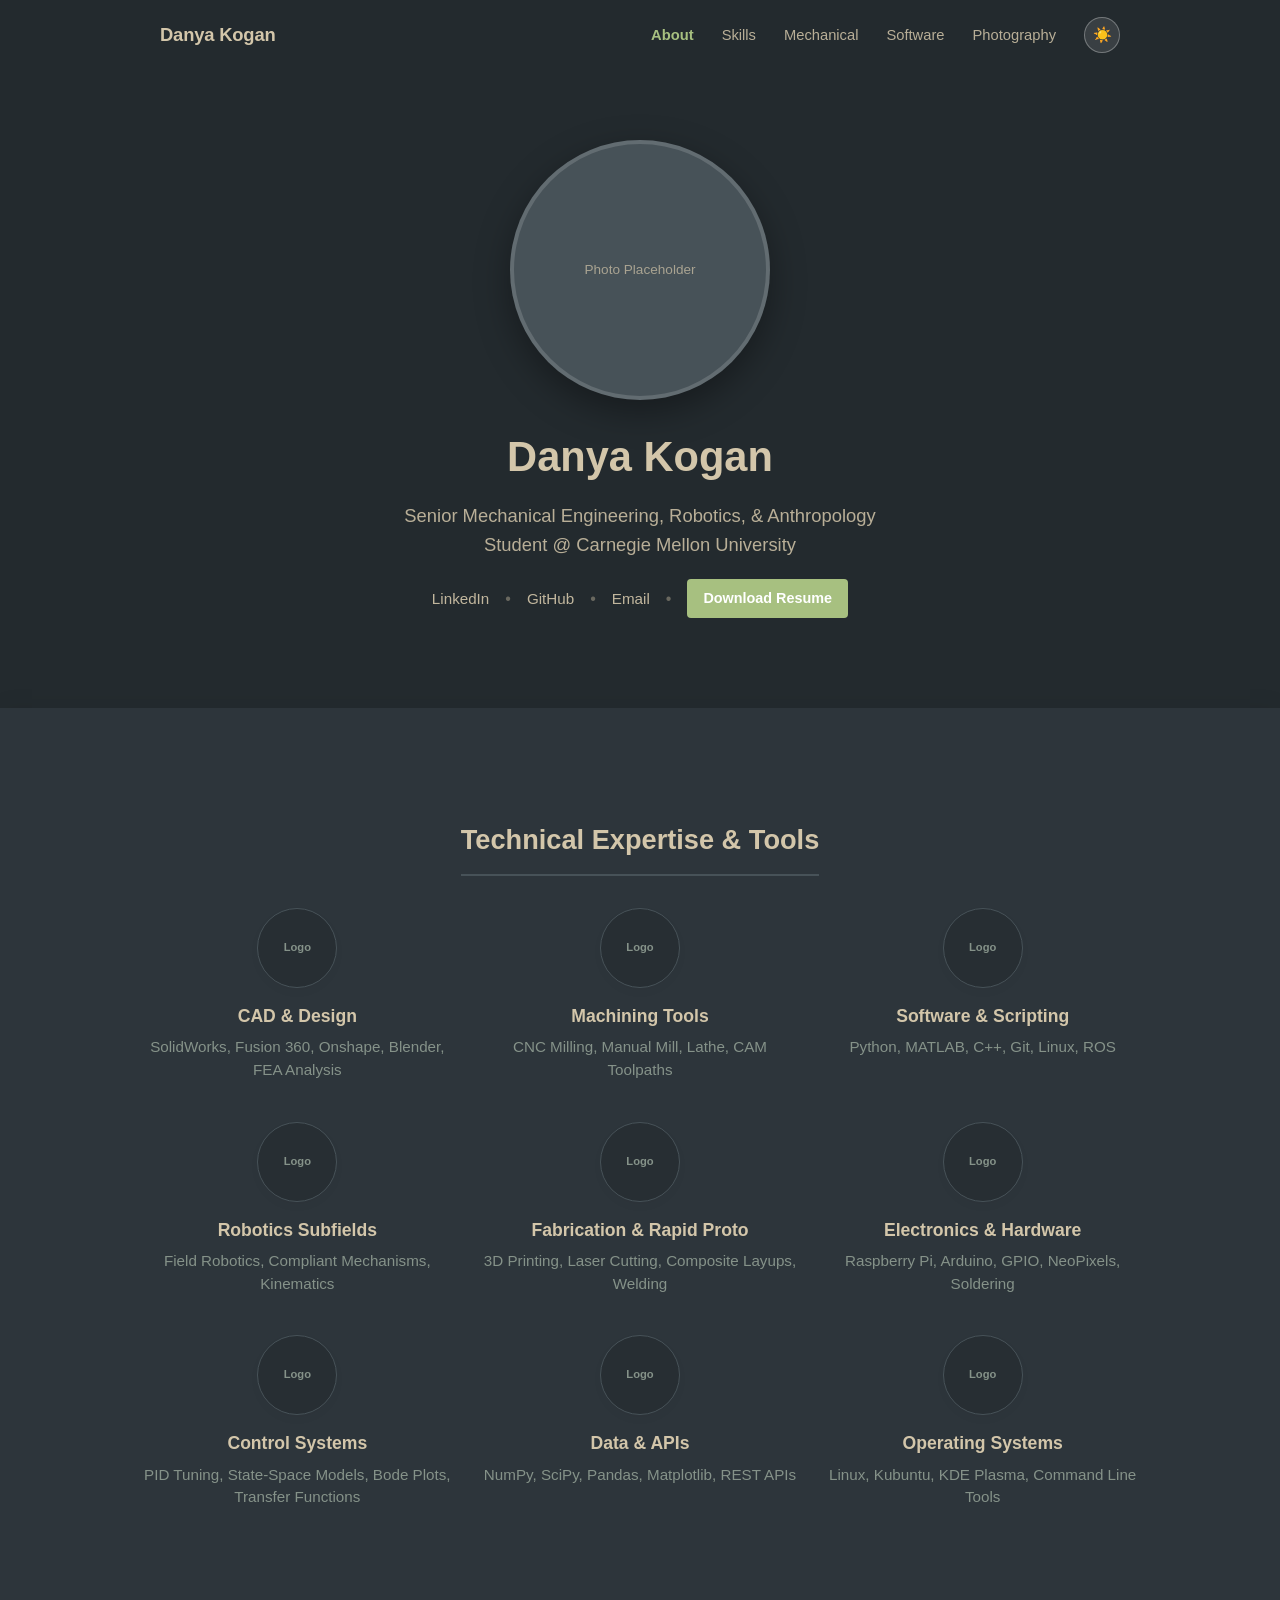
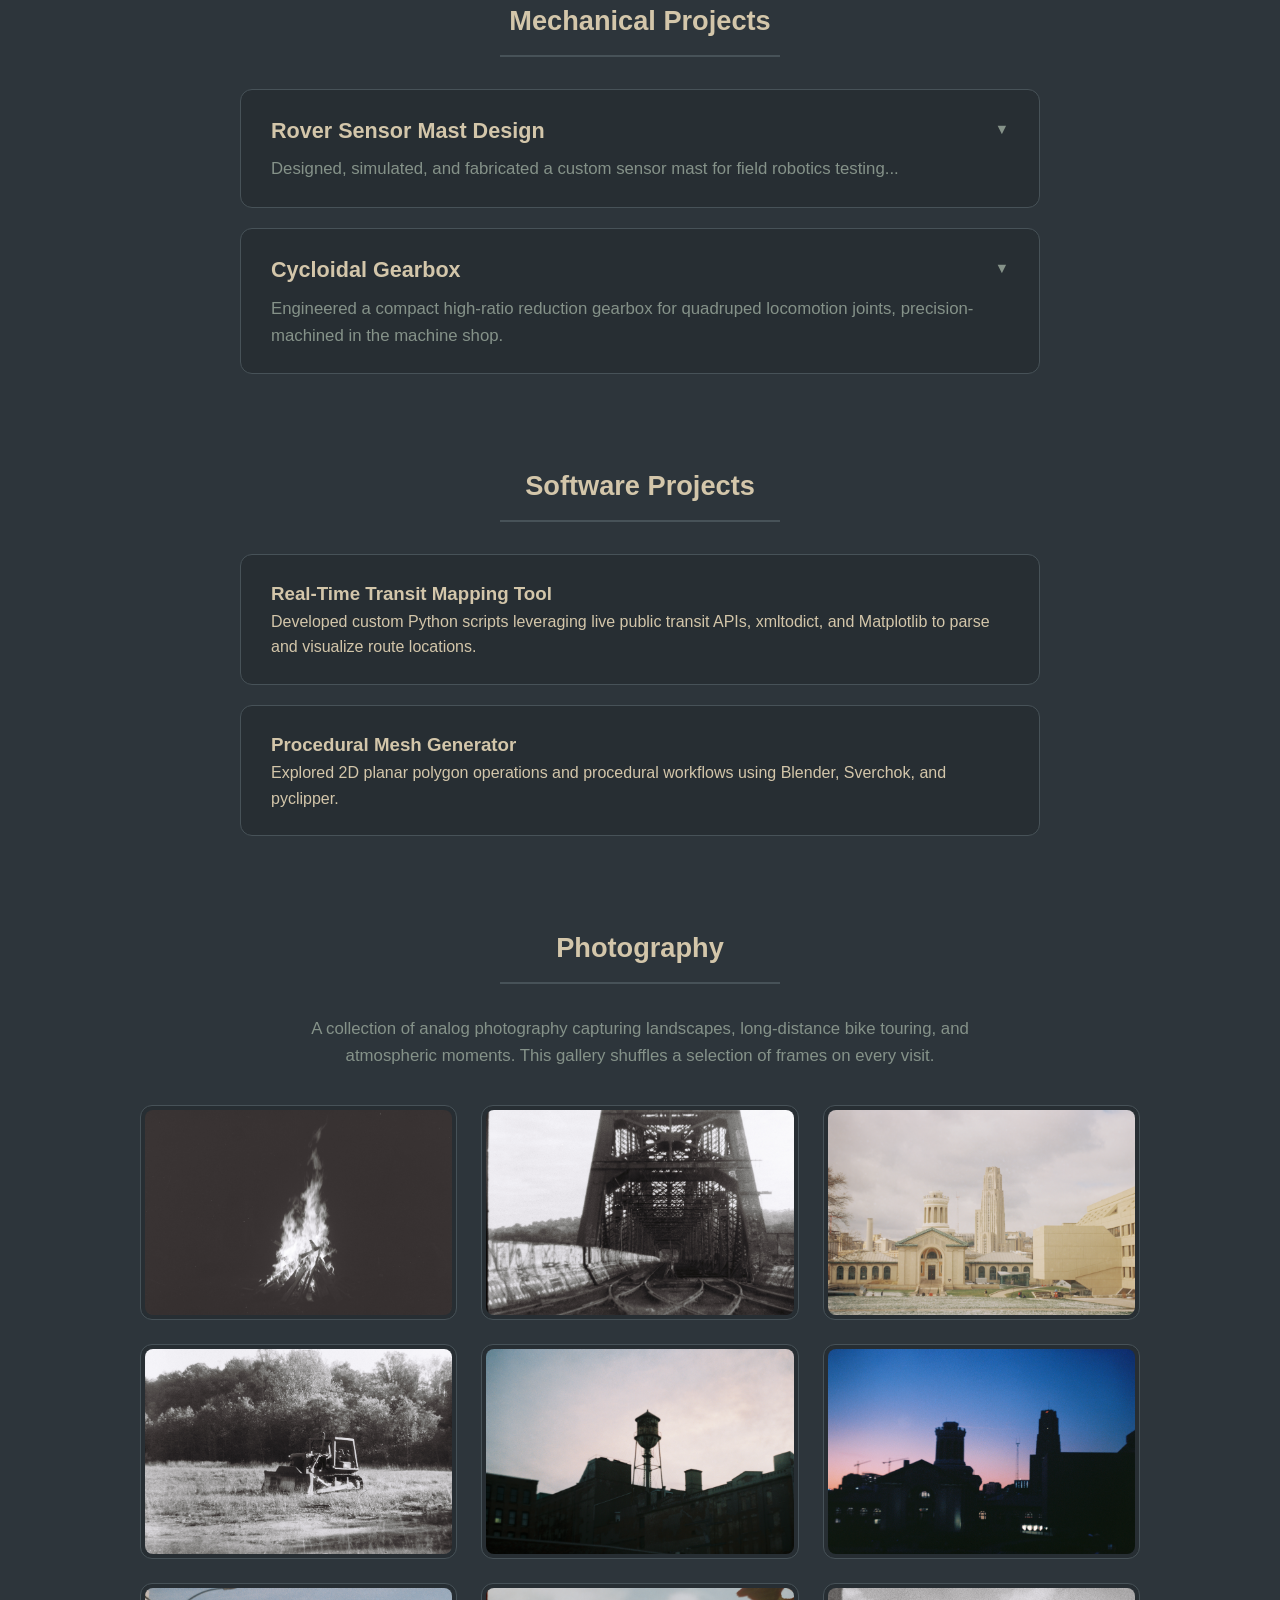
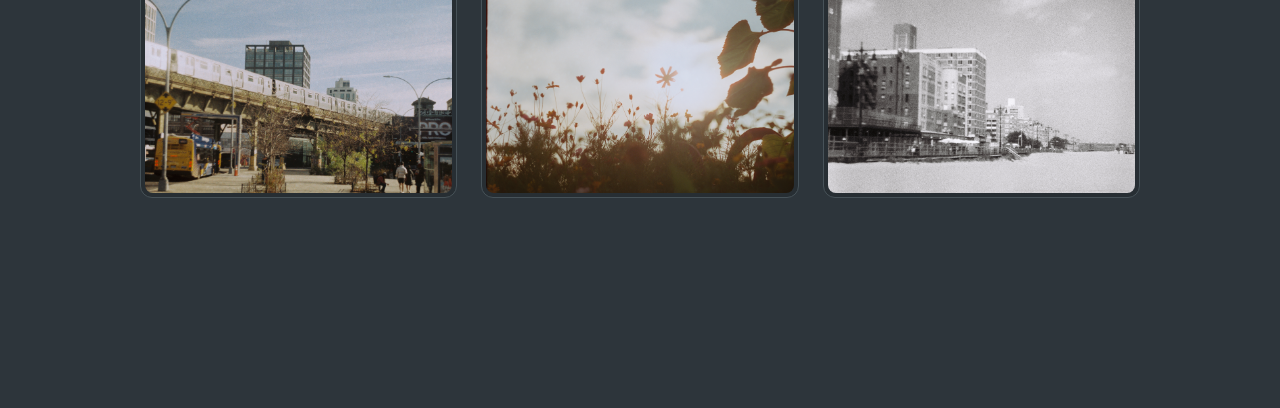
==== commit c06d6508: "added icons directory" ====
--- a/index.html
+++ b/index.html
@@ -597,7 +597,7 @@
                             <span class="skill-logo-placeholder">Logo</span>
                         </div>
                         <div class="skill-category-title">Software &amp; Scripting</div>
-                        <div class="skill-list">Python, MATLAB, Simulink, C++, Git, Bash</div>
+                        <div class="skill-list">Python, MATLAB, C++, Git, Linux, ROS</div>
                     </div>
 
                     <!-- Row 2, Col 1 -->
--- a/theme.css
+++ b/theme.css
@@ -1,3 +1,6 @@
+/* TODO: remove light mode, but instead put in a variety of themes you can switch between
+this is a useless feature, but why not, it will be cool */
+
 /* ==========================================
    EVERFOREST THEME CONFIGURATION (Light/Dark)
    ========================================== */
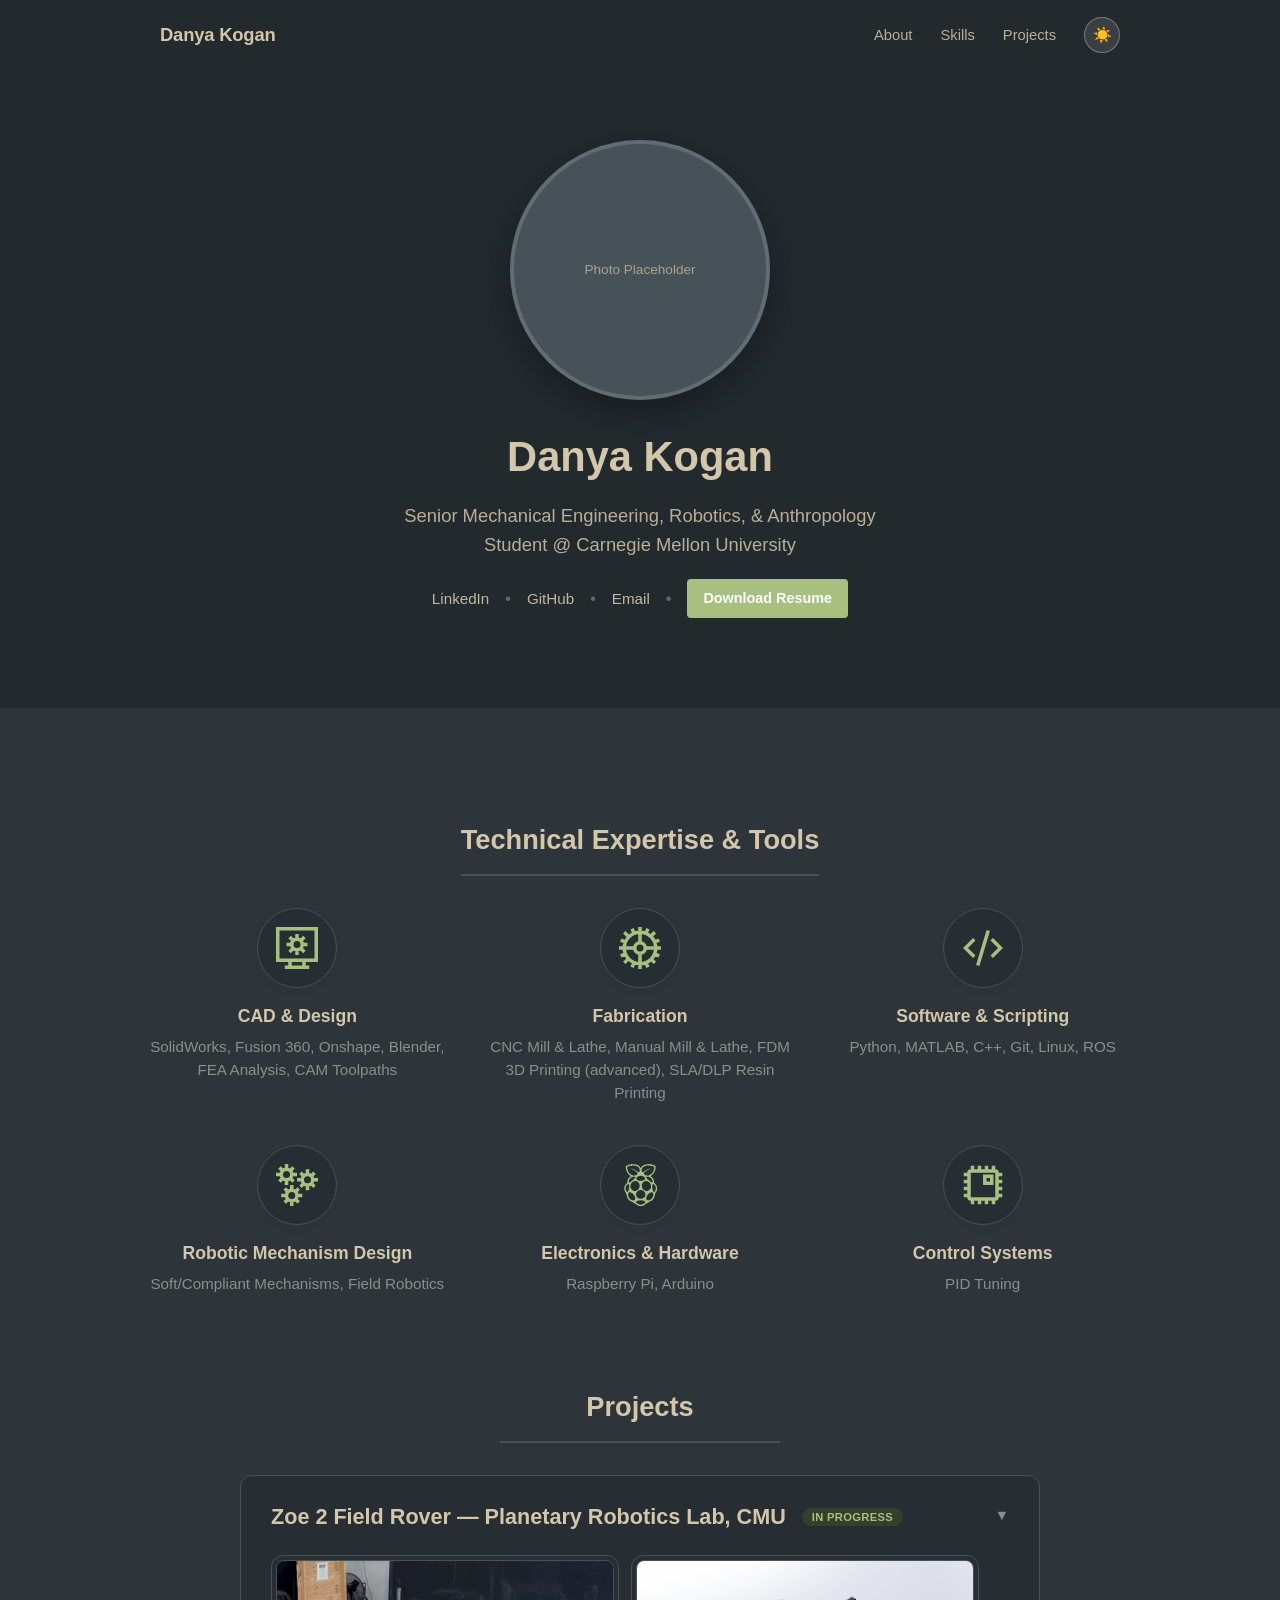
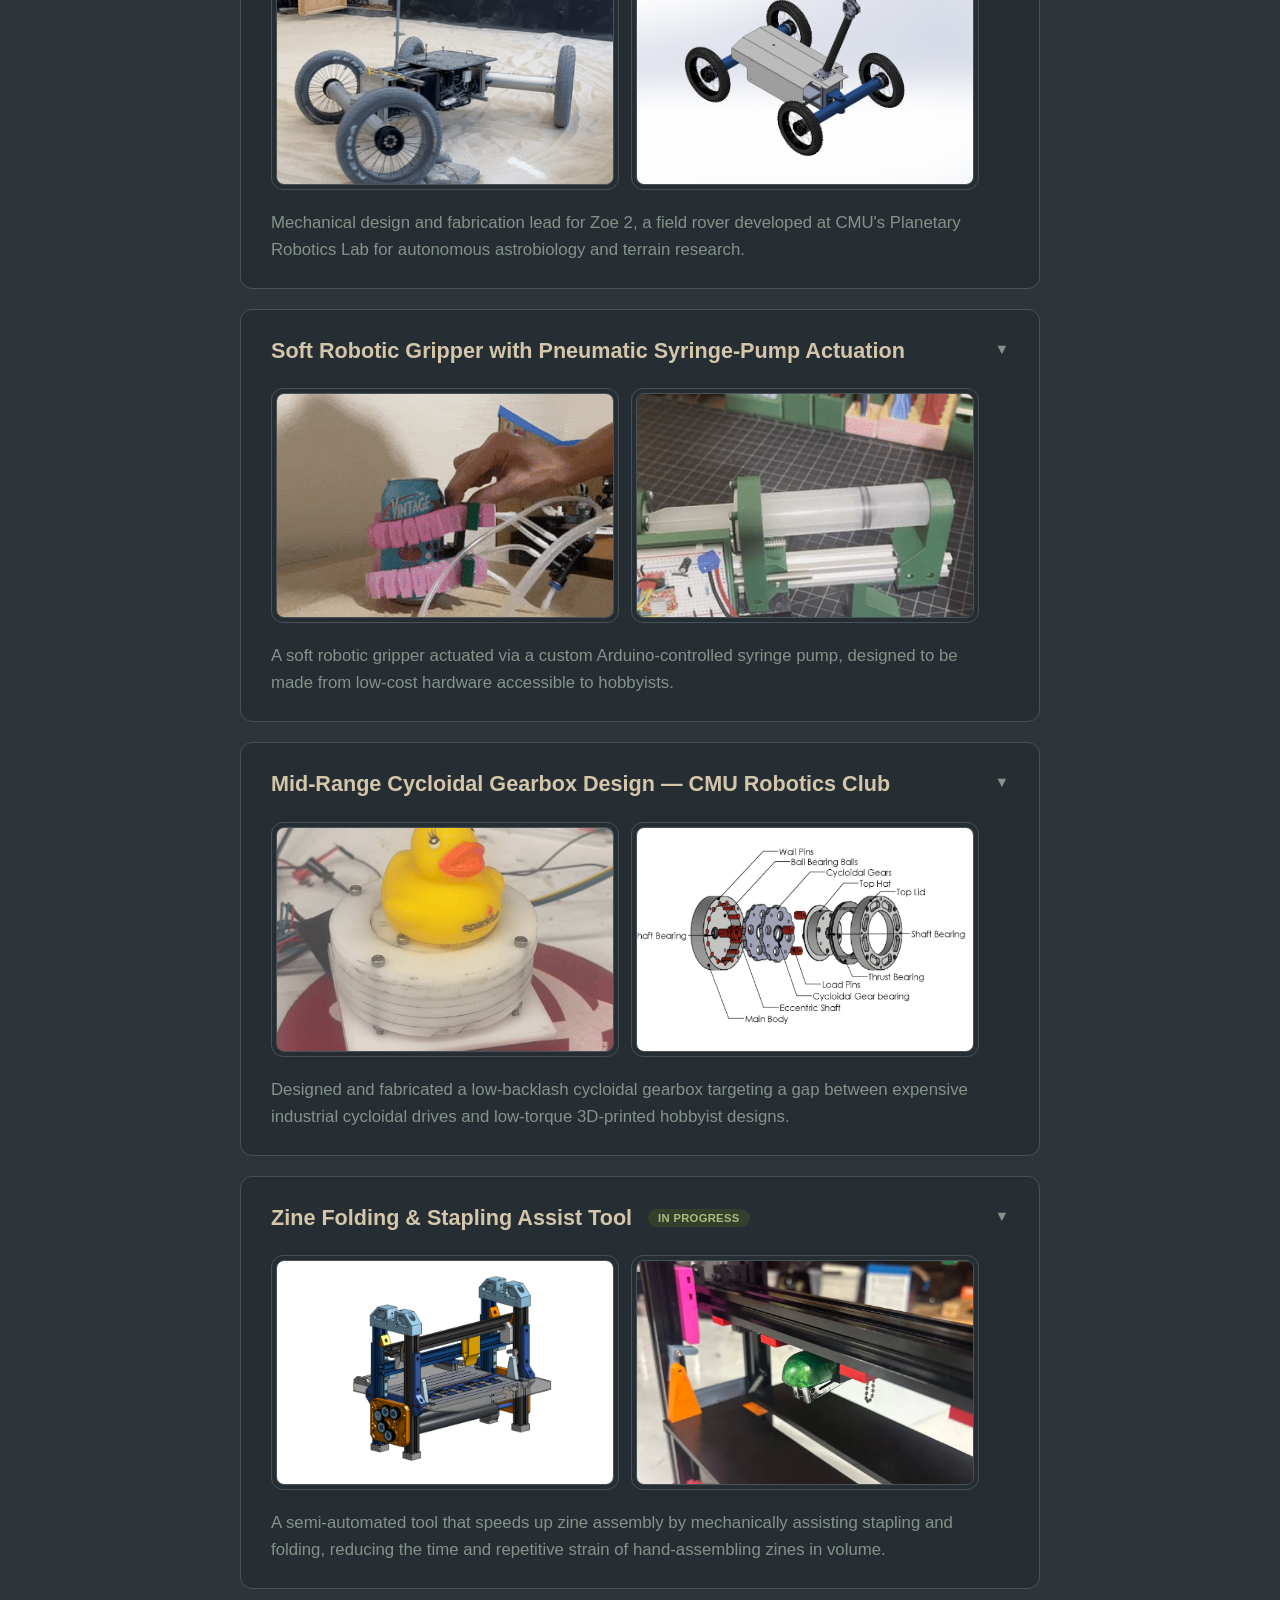
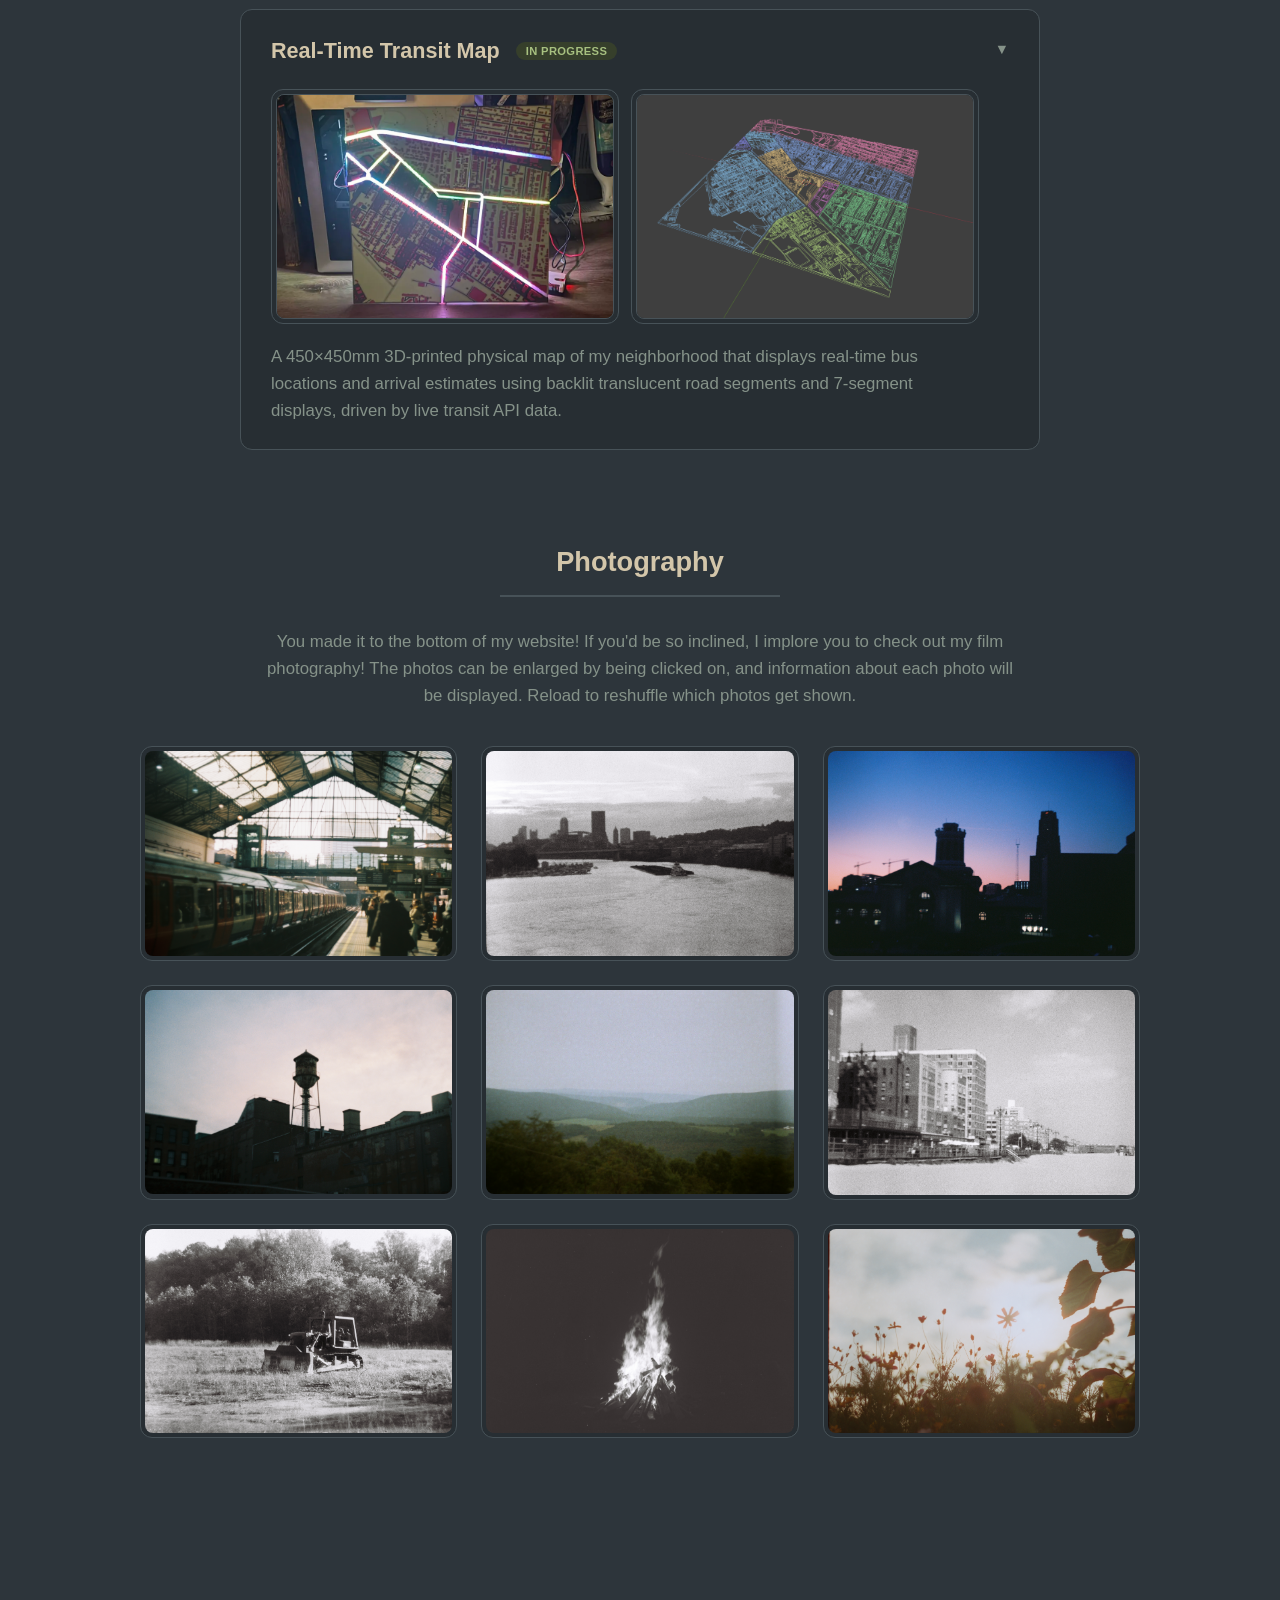
==== commit 5798c7ea: "added project content, need to look over text, finish adding photography photo descriptions, and add" ====
--- a/index.html
+++ b/index.html
@@ -186,6 +186,8 @@
             max-width: 650px;
         }
 
+        
+
         /* ==========================================
            MAIN CONTENT CONTAINER & SECTIONS
            ========================================== */
@@ -263,16 +265,34 @@
             transition: background-color var(--transition-speed), border-color var(--transition-speed);
         }
 
-        .skill-logo-placeholder {
-            font-size: 0.7rem;
-            color: var(--text-secondary);
-            font-weight: 600;
-        }
-
-        .skill-logo-container img {
+        .skill-logo-container {
+            width: 80px;
+            height: 80px;
+            border-radius: 50%;
+            background-color: var(--bg-color-scroll);
+            border: 1px solid var(--border-color);
+            display: flex;
+            align-items: center;
+            justify-content: center;
+            margin-bottom: 14px;
+            box-shadow: 0 4px 10px rgba(0,0,0,0.03);
+            overflow: hidden;
+            transition: background-color var(--transition-speed), border-color var(--transition-speed);
+        }
+
+        .skill-icon {
             width: 42px;
             height: 42px;
-            object-fit: contain;
+            background-color: var(--accent-color);
+            -webkit-mask-image: var(--icon);
+            mask-image: var(--icon);
+            -webkit-mask-size: contain;
+            mask-size: contain;
+            -webkit-mask-repeat: no-repeat;
+            mask-repeat: no-repeat;
+            -webkit-mask-position: center;
+            mask-position: center;
+            transition: background-color var(--transition-speed);
         }
 
         .skill-category-title {
@@ -335,6 +355,27 @@
             margin: 0;
         }
 
+        .status-badge {
+            font-size: 0.7rem;
+            font-weight: 600;
+            padding: 3px 10px;
+            border-radius: 999px;
+            margin-left: 10px;
+            vertical-align: middle;
+            text-transform: uppercase;
+            letter-spacing: 0.03em;
+        }
+
+        .status-progress {
+            background-color: rgba(141, 161, 1, 0.15); /* accent-color at low opacity */
+            color: var(--accent-color);
+        }
+
+        .status-complete {
+            background-color: var(--border-color);
+            color: var(--text-secondary);
+        }
+
         /* Optional indicator arrow that rotates when open */
         .expand-arrow {
             font-size: 0.9rem;
@@ -381,6 +422,7 @@
             grid-template-columns: repeat(2, 1fr);
             gap: 12px;
             margin-top: 20px;
+            margin-bottom: 20px;
         }
 
         .project-photo-grid img {
@@ -533,9 +575,8 @@
                     <ul class="horizontal-nav">
                         <li><a href="#about" class="nav-link active">About</a></li>
                         <li><a href="#skills" class="nav-link">Skills</a></li>
-                        <li><a href="#mechanical" class="nav-link">Mechanical</a></li>
-                        <li><a href="#software" class="nav-link">Software</a></li>
-                        <li><a href="#photography" class="nav-link">Photography</a></li>
+                        <li><a href="#projects" class="nav-link">Projects</a></li>
+                        <!-- <li><a href="#photography" class="nav-link">Photography</a></li> -->
                     </ul>
                 </nav>
                 <button id="themeToggle" class="theme-toggle-btn" aria-label="Toggle Dark/Light Mode">☀️</button>
@@ -553,13 +594,13 @@
         
         <!-- Social Links & Resume Button Row -->
         <div class="hero-links" style="margin-top: 20px; display: flex; gap: 16px; align-items: center; justify-content: center; flex-wrap: wrap;">
-            <a href="https://linkedin.com/in/yourprofile" target="_blank" style="color: var(--text-light); text-decoration: none; font-size: 0.95rem; opacity: 0.9;">LinkedIn</a>
+            <a href="https://www.linkedin.com/in/danya-kogan/" target="_blank" style="color: var(--text-light); text-decoration: none; font-size: 0.95rem; opacity: 0.9;">LinkedIn</a>
             <span style="opacity: 0.4;">•</span>
-            <a href="https://github.com/yourusername" target="_blank" style="color: var(--text-light); text-decoration: none; font-size: 0.95rem; opacity: 0.9;">GitHub</a>
+            <a href="https://github.com/dreginkogan" target="_blank" style="color: var(--text-light); text-decoration: none; font-size: 0.95rem; opacity: 0.9;">GitHub</a>
             <span style="opacity: 0.4;">•</span>
-            <a href="mailto:your.email@domain.com" style="color: var(--text-light); text-decoration: none; font-size: 0.95rem; opacity: 0.9;">Email</a>
+            <a href="mailto:dreginkogan@gmail.com" style="color: var(--text-light); text-decoration: none; font-size: 0.95rem; opacity: 0.9;">Email</a>
             <span style="opacity: 0.4;">•</span>
-            <a href="resume.pdf" target="_blank" style="background-color: var(--accent-color); color: #fff; padding: 8px 16px; border-radius: 4px; text-decoration: none; font-size: 0.9rem; font-weight: 600;">Download Resume</a>
+            <a href="Danya Kogan Resume.pdf" target="_blank" style="background-color: var(--accent-color); color: #fff; padding: 8px 16px; border-radius: 4px; text-decoration: none; font-size: 0.9rem; font-weight: 600;">Download Resume</a>
         </div>
     </section>
 
@@ -572,170 +613,282 @@
                 <h2>Technical Expertise &amp; Tools</h2>
                 
                 <div class="skills-grid">
-                    
-                    <!-- Row 1, Col 1 -->
+
                     <div class="skill-card">
                         <div class="skill-logo-container">
-                            <span class="skill-logo-placeholder">Logo</span>
+                            <div class="skill-icon" style="--icon: url('icons/GrommetIconsSystem.svg');"></div>
                         </div>
                         <div class="skill-category-title">CAD &amp; Design</div>
-                        <div class="skill-list">SolidWorks, Fusion 360, Onshape, Blender, FEA Analysis</div>
-                    </div>
-
-                    <!-- Row 1, Col 2 -->
+                        <div class="skill-list">SolidWorks, Fusion 360, Onshape, Blender, FEA Analysis, CAM Toolpaths</div>
+                    </div>
+
                     <div class="skill-card">
                         <div class="skill-logo-container">
-                            <span class="skill-logo-placeholder">Logo</span>
-                        </div>
-                        <div class="skill-category-title">Machining Tools</div>
-                        <div class="skill-list">CNC Milling, Manual Mill, Lathe, CAM Toolpaths</div>
-                    </div>
-
-                    <!-- Row 1, Col 3 -->
+                            <div class="skill-icon" style="--icon: url('icons/GrommetIconsSettingsOption.svg');"></div>
+                        </div>
+                        <div class="skill-category-title">Fabrication</div>
+                        <div class="skill-list">CNC Mill & Lathe, Manual Mill & Lathe, FDM 3D Printing (advanced), SLA/DLP Resin Printing</div>
+                    </div>
+
                     <div class="skill-card">
                         <div class="skill-logo-container">
-                            <span class="skill-logo-placeholder">Logo</span>
+                            <div class="skill-icon" style="--icon: url('icons/GrommetIconsCode.svg');"></div>
                         </div>
                         <div class="skill-category-title">Software &amp; Scripting</div>
                         <div class="skill-list">Python, MATLAB, C++, Git, Linux, ROS</div>
                     </div>
 
-                    <!-- Row 2, Col 1 -->
                     <div class="skill-card">
                         <div class="skill-logo-container">
-                            <span class="skill-logo-placeholder">Logo</span>
-                        </div>
-                        <div class="skill-category-title">Robotics Subfields</div>
-                        <div class="skill-list">Field Robotics, Compliant Mechanisms, Kinematics</div>
-                    </div>
-
-                    <!-- Row 2, Col 2 -->
+                            <div class="skill-icon" style="--icon: url('icons/GrommetIconsServices.svg');"></div>
+                        </div>
+                        <div class="skill-category-title">Robotic Mechanism Design</div>
+                        <div class="skill-list">Soft/Compliant Mechanisms, Field Robotics</div>
+                    </div>
+
                     <div class="skill-card">
                         <div class="skill-logo-container">
-                            <span class="skill-logo-placeholder">Logo</span>
-                        </div>
-                        <div class="skill-category-title">Fabrication &amp; Rapid Proto</div>
-                        <div class="skill-list">3D Printing, Laser Cutting, Composite Layups, Welding</div>
-                    </div>
-
-                    <!-- Row 2, Col 3 -->
+                            <div class="skill-icon" style="--icon: url('icons/GrommetIconsRaspberry.svg');"></div>
+                        </div>
+                        <div class="skill-category-title">Electronics &amp; Hardware</div>
+                        <div class="skill-list">Raspberry Pi, Arduino</div>
+                    </div>
+
                     <div class="skill-card">
                         <div class="skill-logo-container">
-                            <span class="skill-logo-placeholder">Logo</span>
-                        </div>
-                        <div class="skill-category-title">Electronics &amp; Hardware</div>
-                        <div class="skill-list">Raspberry Pi, Arduino, GPIO, NeoPixels, Soldering</div>
-                    </div>
-
-                    <!-- Row 3, Col 1 -->
-                    <div class="skill-card">
-                        <div class="skill-logo-container">
-                            <span class="skill-logo-placeholder">Logo</span>
+                            <div class="skill-icon" style="--icon: url('icons/GrommetIconsCpu.svg');"></div>
                         </div>
                         <div class="skill-category-title">Control Systems</div>
-                        <div class="skill-list">PID Tuning, State-Space Models, Bode Plots, Transfer Functions</div>
-                    </div>
-
-                    <!-- Row 3, Col 2 -->
-                    <div class="skill-card">
-                        <div class="skill-logo-container">
-                            <span class="skill-logo-placeholder">Logo</span>
-                        </div>
-                        <div class="skill-category-title">Data &amp; APIs</div>
-                        <div class="skill-list">NumPy, SciPy, Pandas, Matplotlib, REST APIs</div>
-                    </div>
-
-                    <!-- Row 3, Col 3 -->
-                    <div class="skill-card">
-                        <div class="skill-logo-container">
-                            <span class="skill-logo-placeholder">Logo</span>
-                        </div>
-                        <div class="skill-category-title">Operating Systems</div>
-                        <div class="skill-list">Linux, Kubuntu, KDE Plasma, Command Line Tools</div>
+                        <div class="skill-list">PID Tuning</div>
                     </div>
 
                 </div>
             </section>
 
-            <!-- Mechanical Projects Section -->
-            <section id="mechanical" class="portfolio-section">
-                <h2>Mechanical Projects</h2>
+            <!-- Projects Section -->
+            <section id="projects" class="portfolio-section">
+                <h2>Projects</h2>
                 
+                <!-- Zoe -->
                 <details class="project-card">
                     <summary class="project-summary">
                         <div>
-                            <h3>Rover Sensor Mast Design</h3>
-                            <p>Designed, simulated, and fabricated a custom sensor mast for field robotics testing...</p>
+                            <h3>Zoe 2 Field Rover — Planetary Robotics Lab, CMU <span class="status-badge status-progress">In Progress</span></h3>
+                            
+                            <div class="project-photo-grid">
+                                <div class="photo-card" data-src="project_images/zoe.gif" data-description="Zoe driving in the Robotics Institute's sand pit during a driving test">
+                                    <img src="project_images/zoe.gif" alt="Project photo 1" loading="lazy">
+                                </div>
+                                <div class="photo-card" data-src="images/placeholder_2.jpg" data-description="Solidworks screenshot of Zoe">
+                                    <img src="project_images/zoecad.png" alt="Project photo 2" loading="lazy">
+                                </div>
+                            </div>
+                            
+                            <p>Mechanical design and fabrication lead for Zoe 2, a field rover developed at CMU's Planetary Robotics Lab for autonomous astrobiology and terrain research.</p>
                         </div>
                         <span class="expand-arrow">▼</span>
                     </summary>
                     <div class="project-details-content" onclick="event.stopPropagation()">
                         <div class="project-section-block">
                             <h4>The Problem</h4>
-                            <p>Describe the specific constraint or engineering challenge...</p>
+                            <p>Field rovers often need to survive harsh, 
+                                unstructured terrain while carrying sensitive science payloads — every mechanical 
+                                component has to balance ruggedness and serviceability in the field.</p>
                         </div>
                         <div class="project-section-block">
                             <h4>Approach &amp; Methodology</h4>
-                            <p>Detail how you went about solving it...</p>
-                        </div>
-                        <div class="project-section-block">
-                            <h4>Results &amp; Impact</h4>
-                            <p>Share final performance metrics or field test outcomes...</p>
-                        </div>
-                        <div class="project-photo-grid">
-                            <div class="photo-card" data-src="images/placeholder_1.jpg" data-description="FEA stress concentration analysis">
-                                <img src="images/placeholder_1.jpg" alt="Project photo 1" loading="lazy">
-                            </div>
-                            <div class="photo-card" data-src="images/placeholder_2.jpg" data-description="Physical prototype field testing">
-                                <img src="images/placeholder_2.jpg" alt="Project photo 2" loading="lazy">
-                            </div>
-                        </div>
+                            <p>I currently lead the mechanical design and in-house manufacture across several rover subsystems, manufacturing components myself using CNC and manual machining tools which allows me to quickly iterate between design revisions and physical tests.
+                                <br><br>
+                               Previously, I was responsible for manufacturing components for the steering subsystem, and designed the internal electronics mounts. Since the rover's field missions will operate in the Atacama Desert, fans were ruled out to avoid pulling dust into the electronics enclosure — so I ran thermal FEA to validate that the mounts could passively dissipate heat from onboard electronics within safe operating limits.</p>
+                        </div>
+                        <div class="project-section-block">
+                            <h4>Current Status</h4>
+                            <p> I am currently designing and manufacturing the sensor mast, which is necessary for the rover's navigation capability during field deployment.</p>
+                        </div>
+                        
                     </div>
                 </details>
 
+                <!-- Soft Robot -->
                 <details class="project-card">
                     <summary class="project-summary">
                         <div>
-                            <h3>Cycloidal Gearbox</h3>
-                            <p>Engineered a compact high-ratio reduction gearbox for quadruped locomotion joints, precision-machined in the machine shop.</p>
+                            <h3>Soft Robotic Gripper with Pneumatic Syringe-Pump Actuation</h3>
+                            
+                            <div class="project-photo-grid">
+                                <div class="photo-card" data-src="project_images/manipulator.gif" data-description="The soft gripper picking up a can of seltzer">
+                                    <img src="project_images/manipulator.gif" alt="Project photo 1" loading="lazy">
+                                </div>
+                                <div class="photo-card" data-src="project_images/pump.gif" data-description="The syringe pump actuating">
+                                    <img src="project_images/pump.gif" alt="Project photo 2" loading="lazy">
+                                </div>
+                            </div>
+                            <p>A soft robotic gripper actuated via a custom Arduino-controlled syringe pump, designed to be made from low-cost hardware accessible to hobbyists.</p>
                         </div>
                         <span class="expand-arrow">▼</span>
                     </summary>
                     <div class="project-details-content" onclick="event.stopPropagation()">
                         <div class="project-section-block">
                             <h4>The Problem</h4>
-                            <p>Describe the problem...</p>
+                            <p>Soft robotic grippers typically rely on pneumatic actuation to achieve compliant, damage-tolerant grasping of irregular or delicate objects — but standard implementations depend on compressed air sources and pressure regulators that add cost, size, and complexity. I wanted a compact, self-contained actuation system that could drive soft pneumatic actuators without external air supply infrastructure.</p>
                         </div>
                         <div class="project-section-block">
                             <h4>Approach &amp; Methodology</h4>
-                            <p>Describe how you went about it...</p>
-                        </div>
-                        <div class="project-section-block">
-                            <h4>Results</h4>
-                            <p>Describe the results...</p>
+                            <p>
+                                I designed and fabricated [gripper geometry/material] to achieve compliant, damage-tolerant grasping through pressure-driven deformation. Initial testing relied on [manual syringe actuation / bench air supply — whatever you started with], which worked for proof-of-concept but offered no repeatable or programmable control over grip force and timing.
+                                <br><br>
+                                To solve this, I designed and built a custom syringe pump — [stepper motor / actuator] driven and Arduino-controlled — to precisely regulate air volume displaced into the gripper, giving me programmable control over actuation speed and grip force without relying on external compressed air infrastructure.
+                            </p>
+                        </div>
+                        <div class="project-section-block">
+                            <h4>Results &amp; Impact</h4>
+                            <p>The gripper successfully grasped [types of objects — e.g., "objects ranging from an egg to a wrench" is a classic soft-robotics demo pairing showing both delicate and rigid-object handling]. [Include a real metric if you have one — max object weight held, grip force achieved, actuation response time, number of grasp cycles tested, etc.]</p>
                         </div>
                     </div>
                 </details>
-            </section>
-
-            <!-- Software Projects Section -->
-            <section id="software" class="portfolio-section">
-                <h2>Software Projects</h2>
-                <div class="project-card">
-                    <h3>Real-Time Transit Mapping Tool</h3>
-                    <p>Developed custom Python scripts leveraging live public transit APIs, xmltodict, and Matplotlib to parse and visualize route locations.</p>
-                </div>
-                <div class="project-card">
-                    <h3>Procedural Mesh Generator</h3>
-                    <p>Explored 2D planar polygon operations and procedural workflows using Blender, Sverchok, and pyclipper.</p>
-                </div>
+
+                <!-- Gearbox -->
+                <details class="project-card">
+                    <summary class="project-summary">
+                        <div>
+                            <h3>Mid-Range Cycloidal Gearbox Design — CMU Robotics Club</h3>
+                            
+                            <div class="project-photo-grid">
+                                <div class="photo-card" data-src="project_images/gearbox.gif" data-description="Gif of the gearbox rotating a rubber duck">
+                                    <img src="project_images/gearbox.gif" alt="Project photo 1" loading="lazy">
+                                </div>
+                                <div class="photo-card" data-src="project_images/gearbox.png" data-description="Exploded diagram of gearbox components - made in Solidworks">
+                                    <img src="project_images/gearbox.png" alt="Project photo 2" loading="lazy">
+                                </div>
+                            </div>
+                            <p>Designed and fabricated a low-backlash cycloidal gearbox targeting a gap between expensive industrial cycloidal drives and low-torque 3D-printed hobbyist designs.</p>
+                        </div>
+                        <span class="expand-arrow">▼</span>
+                    </summary>
+                    <div class="project-details-content" onclick="event.stopPropagation()">
+                        <div class="project-section-block">
+                            <h4>The Problem</h4>
+                            <p>Commercially available cycloidal gearboxes offer excellent backlash and torque density but are priced and engineered for industrial use, putting them out of reach for student teams and labs. Hobbyist 3D-printed cycloidal designs fill the low end, but lack the torque capacity and durability that some specific projects may need. 
+                                I set out to design a cycloidal gearbox for that gap: mid-range torque and durability, manufacturable with standard makerspace tools, at a fraction of industrial cost.</p>
+                        </div>
+                        <div class="project-section-block">
+                            <h4>Approach &amp; Methodology</h4>
+                            <p>I designed the gearbox in SolidWorks, targeting a 14:1 reduction capable of 3.3 Nm input / 56 Nm output torque. I laser-cut most of the parts from high-strength acetal and then stacked and bonded them. 
+                                The main body and cycloidal gears required additional fabrication using a drill press with a ball end mill to cut hemispherical recesses for ball bearings balls. I machined the wall pins, load pins, and eccentric shaft from 4140 steel on a manual lathe; the eccentric shaft's off-center features required custom aluminum jigs, which I machined on the mill, to hold it accurately on the lathe, plus additional milling to cut its rectangular input profile.
+                                <br><br>
+                                For testing, I designed and built the physical test rigs — a bracket holding the motor and gearbox for dynamic testing in a mill vise, and a robot-leg test rig secured with ratchet straps for static load testing against a scale. Teammates handled the ODrive motor control software and the Python data-collection scripts used to extract torque and velocity data from these rigs.</p>
+                        </div>
+                        <div class="project-section-block">
+                            <h4>Results &amp; Impact</h4>
+                            <p>Dynamic testing data ended up unreliable, likely due to the motor bracket over-constraining the motor and misaligning the ODrive's encoder magnets. I'm no longer working on this project — the CMU Robotics Club is continuing development, including redesigning the motor bracket, running FEA to guide reinforcement/mass reduction, and using the gearbox's eventual efficiency data in Gazebo simulations for the quadruped robot's walking controller.</p>
+                        </div>
+                        
+                    </div>
+                </details>
+
+                <!-- Zine Folder -->
+                <details class="project-card">
+                    <summary class="project-summary">
+                        <div>
+                            <h3>Zine Folding &amp; Stapling Assist Tool <span class="status-badge status-progress">In Progress</span></h3>
+                            
+                            <div class="project-photo-grid">
+                                <div class="photo-card" data-src="project_images/foldercad.png" data-description="Screenshot of my assembly in Onshape">
+                                    <img src="project_images/foldercad.png" alt="Project photo 1" loading="lazy">
+                                </div>
+                                <div class="photo-card" data-src="project_images/stapler.png" data-description="Physical Assembly">
+                                    <img src="project_images/stapler.png"Project photo 2" loading="lazy">
+                                </div>
+                            </div>
+                            
+                            <p>A semi-automated tool that speeds up zine assembly by mechanically assisting stapling and folding, reducing the time and repetitive strain of hand-assembling zines in volume.</p>
+                        </div>
+                        <span class="expand-arrow">▼</span>
+                    </summary>
+                    <div class="project-details-content" onclick="event.stopPropagation()">
+                    
+                        <div class="project-section-block">
+                            <h4>The Problem</h4>
+                            <p>In my social circles, a lot of people like to make zines — self-published booklets on a variety of topics. One of the most tedious parts of the process is printing, stapling, and folding them. Machines that automate this already exist for bookbinding and magazine publications — why not for zines too? I'd previously attempted a similar folding mechanism for a campus publication, using a buckle-folding mechanism that had an unacceptably high failure rate during testing.
+                                </p>
+                        </div>
+                        <div class="project-section-block">
+                            <h4>Approach &amp; Methodology</h4>
+                            <p>My failiure with the previous attempt at making a publication-folding made me decide on a knife-folding mechanism right off the bat.
+                                <br><br>
+                                
+                                The buckle-folder's failure led me to choose a knife-folding mechanism from the outset this time. In knife folding, pages lie flat and a wedge presses down into a slot, where rollers grab and pull the pages through, creasing the fold — as opposed to buckle folding, which replaces the "knife" with the paper itself buckling under compression. Before the knife descends, a stapler head presses down to staple the pages together, and a guide holds the pages against a fixed edge to keep results consistent from run to run.
+                                <br><br>
+                                Components were manufactured using 3D printing, laser-cutting, and hand tools (drill). I designed the folder around materials and tools a hobbyist would realistically have at home, since I'm planning to release the design open-source and want to make it accessible.</p>
+                                                
+                            </div>
+                        <div class="project-section-block">
+                            <h4>Current Status</h4>
+                            <p>I recently completed a first full test run, which revealed the stapler was slightly wobbly — causing staples to bind sheets inconsistently, and occasionally fail to punch through entirely. Feedback from friends who tested the tool also highlighted awkwardness in loading pages. My next steps focus on fixing both issues.
+                                <br><br>
+                                Once the rate of failiure is within an acceptable margin and user experience is improved, 
+                                I will make the files and assembly instructions open-source via GitHub.
+                            </p>
+                        </div>
+                    </div>
+                </details>
+
+                <!-- Map -->
+                <details class="project-card">
+                    <summary class="project-summary">
+                        <div>
+                            <h3>Real-Time Transit Map <span class="status-badge status-progress">In Progress</span></h3>                            
+                            
+                            <div class="project-photo-grid">
+                                <div class="photo-card" data-src="project_images/busmap.png" data-description="Bus map with all the leds turned on">
+                                    <img src="project_images/busmap.png" alt="Project photo 1" loading="lazy">
+                                </div>
+                                <div class="photo-card" data-src="project_images/mapblender.png" data-description="Screenshot of the map Blender model">
+                                    <img src="project_images/mapblender.png" alt="Project photo 2" loading="lazy">
+                                </div>
+                            </div>
+                            <p>A 450×450mm 3D-printed physical map of my neighborhood that displays real-time bus locations and arrival estimates using backlit translucent road segments and 7-segment displays, driven by live transit API data.</p>
+                        </div>
+                        <span class="expand-arrow">▼</span>
+                    </summary>
+                    <div class="project-details-content" onclick="event.stopPropagation()">
+
+                        <div class="project-section-block">
+                            <h4>The Problem</h4>
+                            <p> 
+                            I don't like to check my phone to keep track of when my bus will arrive. Hence I decided to build a very cool-looking 3D map which displays the real-time locations of the busses, as well as time-estimates for their arrivals (using the same data source as the apps).
+                            </p>
+                        </div>
+                        <div class="project-section-block">
+                            <h4>Approach &amp; Methodology</h4>
+                            <p>
+                                I used an onliine tool to convert GIS data into a 3D-model of my neighborhood complete with roads, 3D buildings, and terrain. In order to make the model printable, I had to modify the mesh using Blender, and added features necessary for holding electronic components using Onshape.
+
+                                I used a multi-color 3D printer to print sections of the map, rather than whole, as the build volume of the printer did not allow such big parts. The road segments used by the 5 bus lines I will track I printed separately using translucent PETG, such that LED strips mounted underneath could shine through to indicate bus positions.
+                            
+                                <br><br>
+                                To pull API data from Pittsburgh's transit agency and to illuminate LEDs, I am using a Raspberry Pi. I mounted the LED strips to 3D-printed guides just under the PETG roads of the map.
+                            </p>
+                        </div>
+                        <div class="project-section-block">
+                            <h4>Current Status</h4>
+                            <p>
+                                The physical map and backlit road segments are built. I'm currently developing the software to convert real-time bus GPS data from the transit API into LED position updates, and I next plan to integrate the 7-segment arrival-time displays.
+                            </p>
+                        </div>
+                        
+                    </div>
+                </details>
+
             </section>
 
             <!-- Photography Section -->
             <section id="photography" class="portfolio-section">
                 <h2>Photography</h2>
                 <p class="photo-blurb">
-                    A collection of analog photography capturing landscapes, long-distance bike touring, and atmospheric moments. This gallery shuffles a selection of frames on every visit.
+                    You made it to the bottom of my website! If you'd be so inclined, I implore you to check out my film photography! 
+                    The photos can be enlarged by being clicked on, and information about each photo will be displayed. 
+                    Reload to reshuffle which photos get shown.
                 </p>
                 <div class="photo-grid" id="photoGrid">
                     <!-- Randomly populated via JavaScript -->
@@ -795,6 +948,15 @@
         });
 
         // ==========================================
+        // PREVENT PROJECT PHOTO CLICKS FROM TOGGLING THE DETAILS DROPDOWN
+        // ==========================================
+        document.querySelectorAll('.project-summary .project-photo-grid').forEach(grid => {
+            grid.addEventListener('click', (e) => {
+                e.preventDefault();
+            });
+        });
+
+        // ==========================================
         // PHOTOGRAPHY GALLERY POPULATOR & LIGHTBOX
         // ==========================================
         function loadRandomPhotos() {
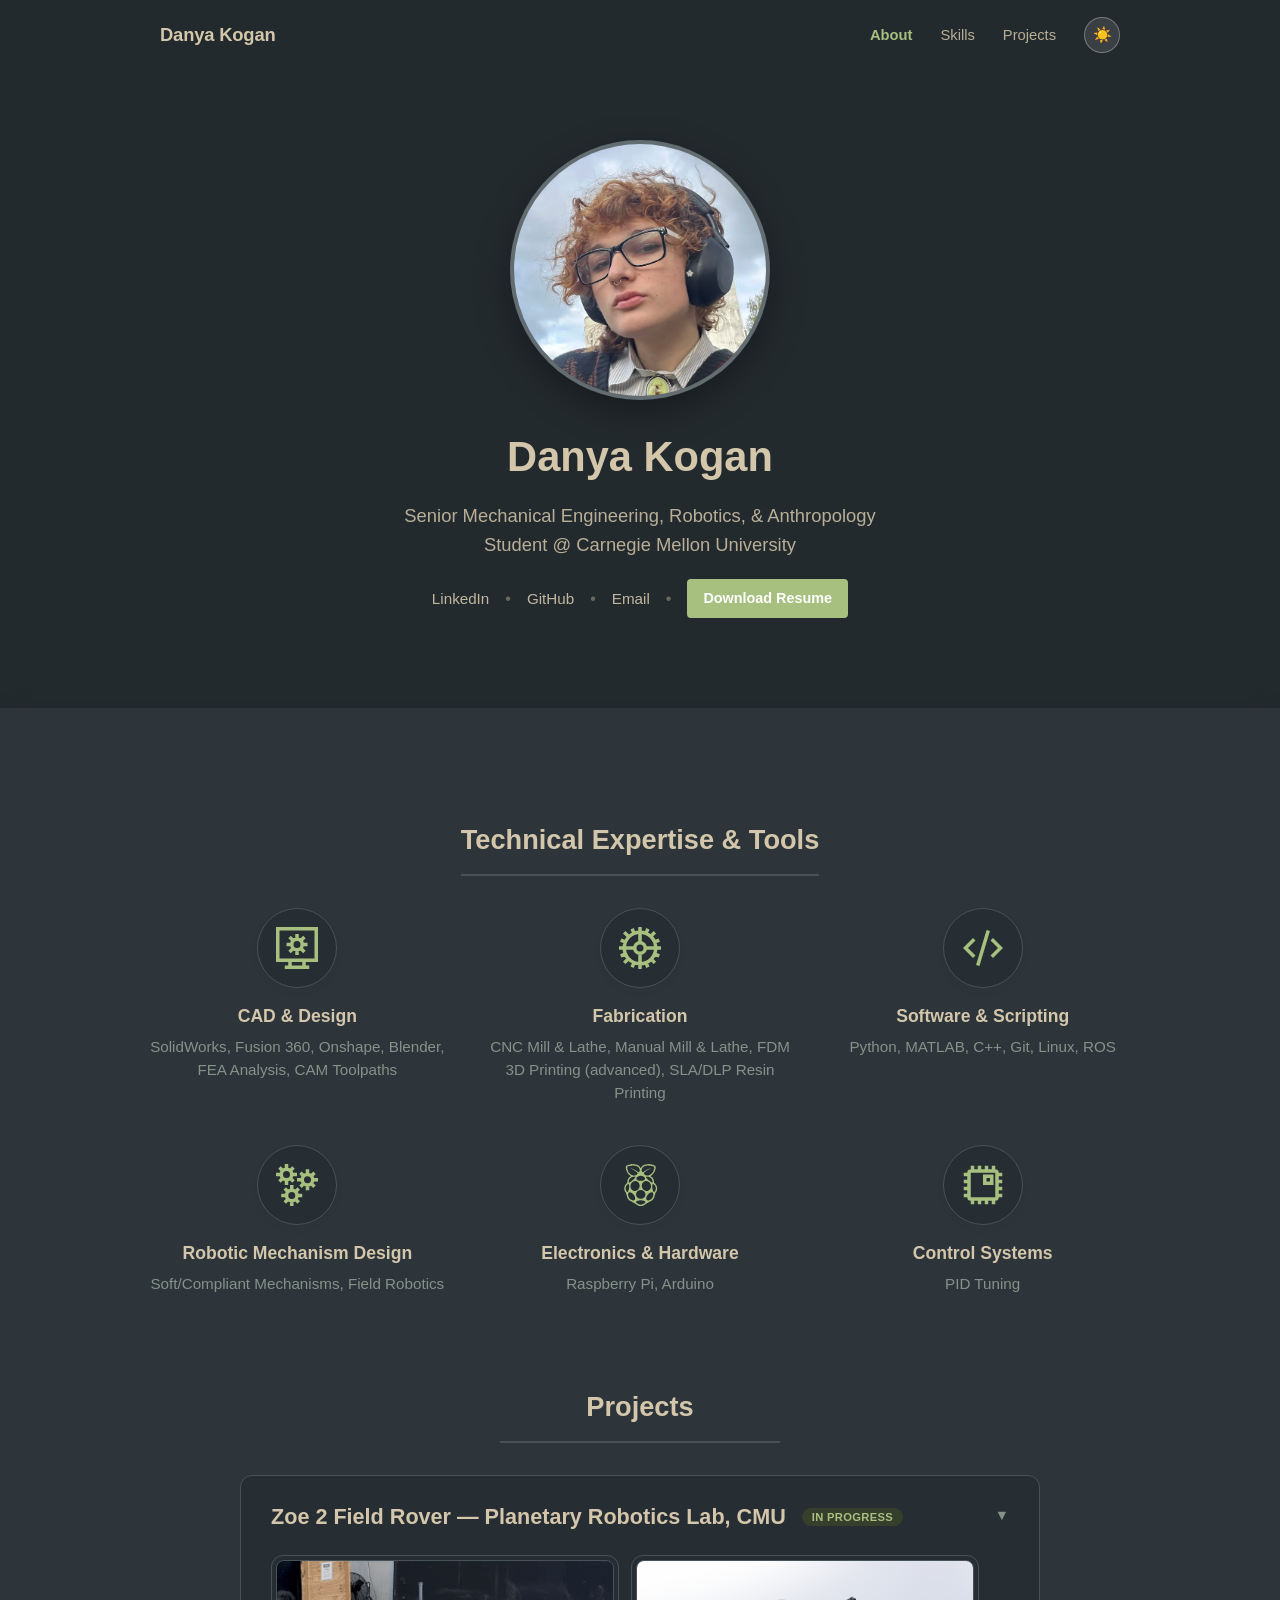
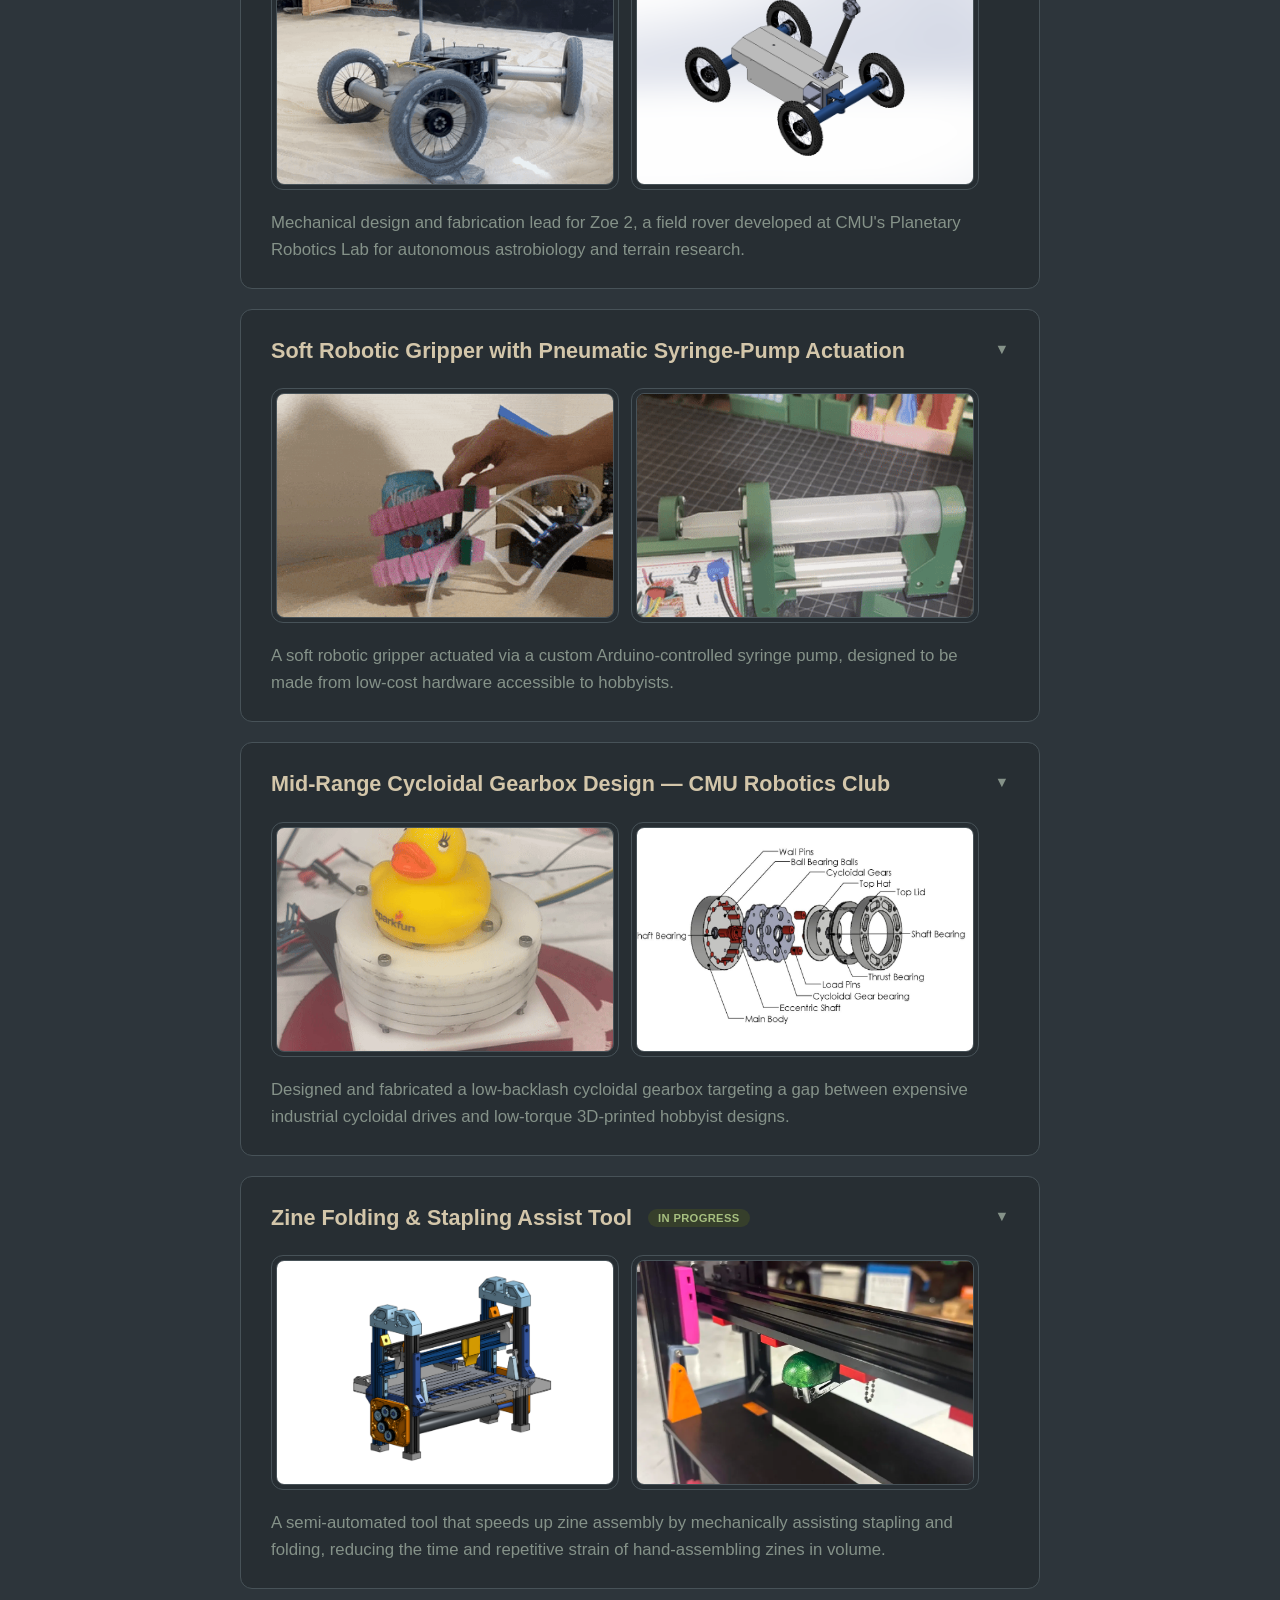
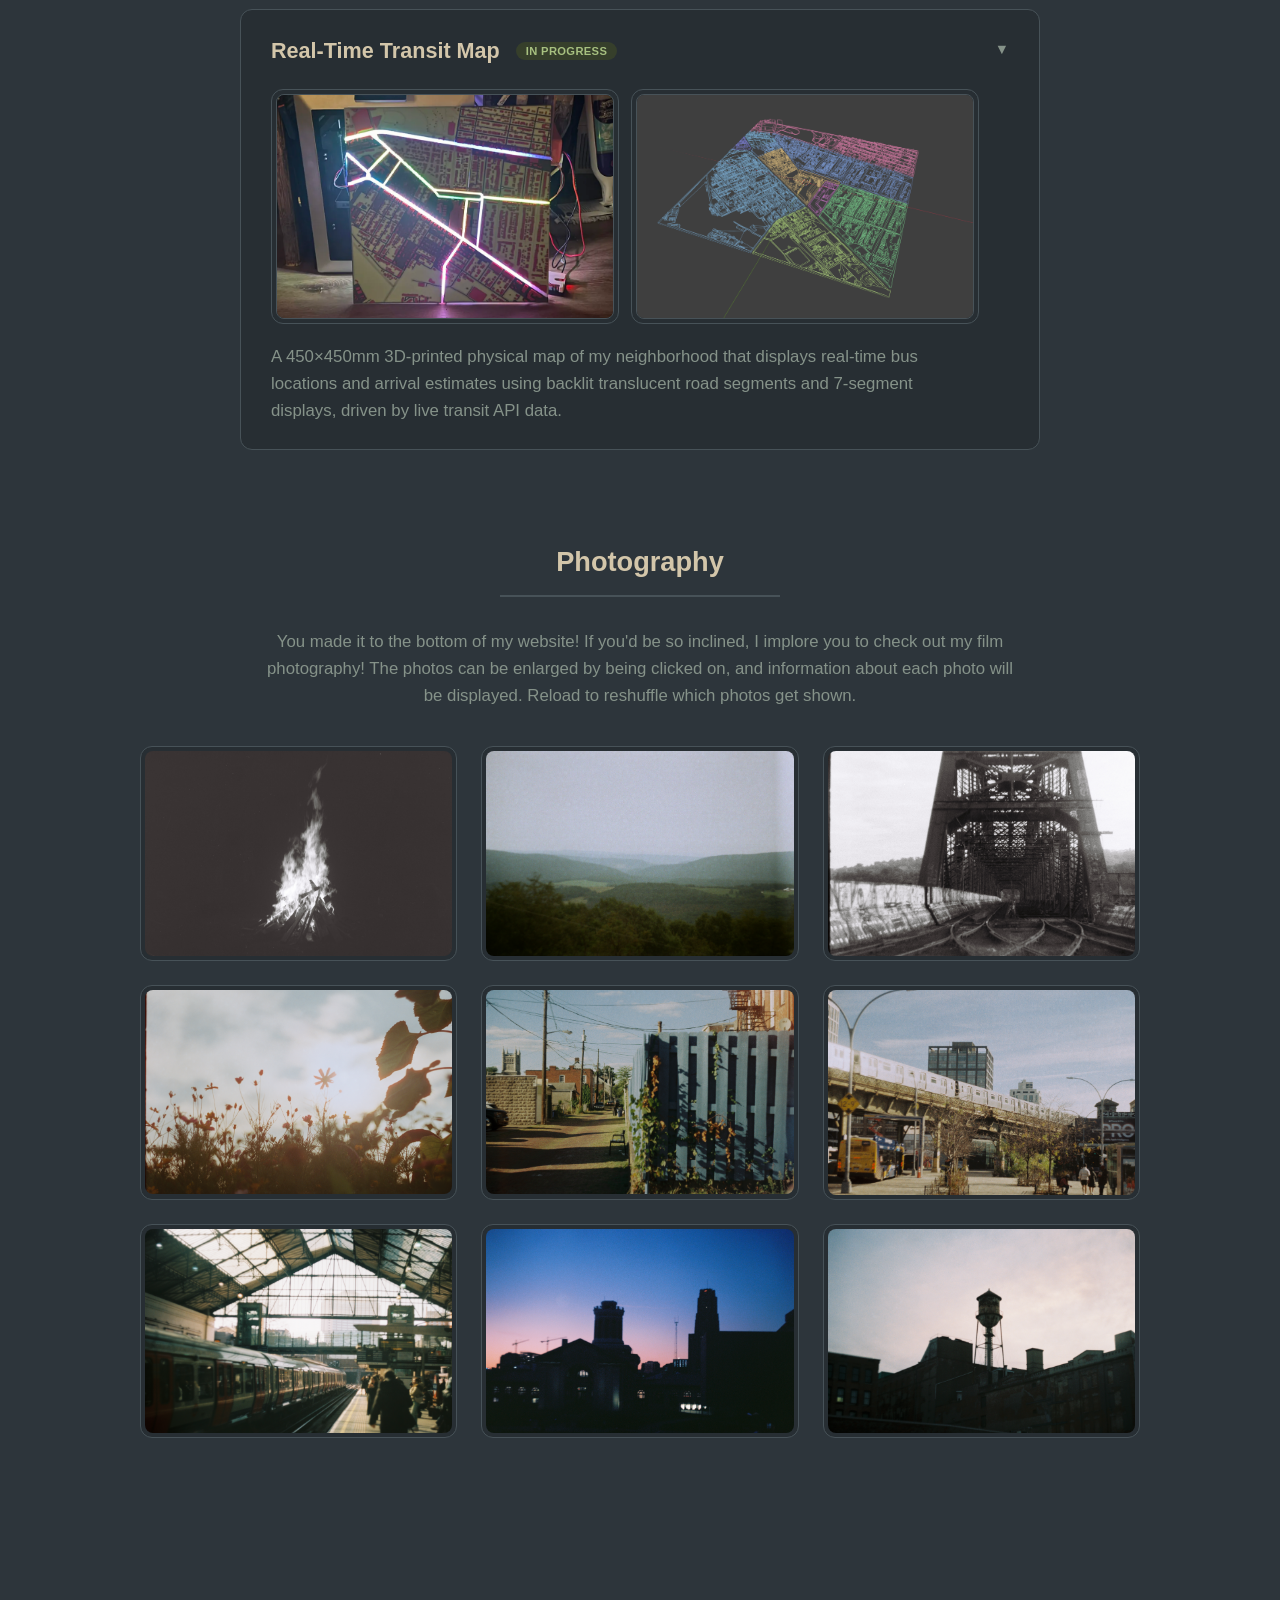
==== commit 614f787d: "should be good for now" ====
--- a/index.html
+++ b/index.html
@@ -587,7 +587,7 @@
     <!-- Hero Section (Page Content with Headshot) -->
     <section id="about" class="hero-section">
         <div class="photo-container">
-            <div class="photo-placeholder-text">Photo Placeholder</div>
+            <img src="headshot.png" alt="Danya Kogan">
         </div>
         <h1>Danya Kogan</h1>
         <p class="subtitle">Senior Mechanical Engineering, Robotics, &amp; Anthropology <br>Student @ Carnegie Mellon University</p>
@@ -679,7 +679,7 @@
                                 <div class="photo-card" data-src="project_images/zoe.gif" data-description="Zoe driving in the Robotics Institute's sand pit during a driving test">
                                     <img src="project_images/zoe.gif" alt="Project photo 1" loading="lazy">
                                 </div>
-                                <div class="photo-card" data-src="images/placeholder_2.jpg" data-description="Solidworks screenshot of Zoe">
+                                <div class="photo-card" data-src="project_images/zoecad.png" data-description="Solidworks screenshot of Zoe">
                                     <img src="project_images/zoecad.png" alt="Project photo 2" loading="lazy">
                                 </div>
                             </div>
@@ -730,19 +730,21 @@
                     <div class="project-details-content" onclick="event.stopPropagation()">
                         <div class="project-section-block">
                             <h4>The Problem</h4>
-                            <p>Soft robotic grippers typically rely on pneumatic actuation to achieve compliant, damage-tolerant grasping of irregular or delicate objects — but standard implementations depend on compressed air sources and pressure regulators that add cost, size, and complexity. I wanted a compact, self-contained actuation system that could drive soft pneumatic actuators without external air supply infrastructure.</p>
+                            <p> I think soft robotics is a very interesting field and wanted to build my own soft actuators.</p>
                         </div>
                         <div class="project-section-block">
                             <h4>Approach &amp; Methodology</h4>
                             <p>
-                                I designed and fabricated [gripper geometry/material] to achieve compliant, damage-tolerant grasping through pressure-driven deformation. Initial testing relied on [manual syringe actuation / bench air supply — whatever you started with], which worked for proof-of-concept but offered no repeatable or programmable control over grip force and timing.
+                                I designed and fabricated 3D-printable molds in which I casted silicone to create pneumatically actuated soft fingers. The molds took many iterations to get right, as I experimented with different materials and fabrication methods. 
+                                
+                                To actuate my soft fingers, I used a syringe to manually inflate them. While this showed off my proof-of-concept, this offered no repeatable or programmable control over grip force and timing.
                                 <br><br>
-                                To solve this, I designed and built a custom syringe pump — [stepper motor / actuator] driven and Arduino-controlled — to precisely regulate air volume displaced into the gripper, giving me programmable control over actuation speed and grip force without relying on external compressed air infrastructure.
+                                To solve this, I designed and built a custom Arduino-controlled, stepper motor-driven, syringe pump. 
                             </p>
                         </div>
                         <div class="project-section-block">
                             <h4>Results &amp; Impact</h4>
-                            <p>The gripper successfully grasped [types of objects — e.g., "objects ranging from an egg to a wrench" is a classic soft-robotics demo pairing showing both delicate and rigid-object handling]. [Include a real metric if you have one — max object weight held, grip force achieved, actuation response time, number of grasp cycles tested, etc.]</p>
+                            <p>The gripper successfully grasped cans of seltzer, and tools such as hammers and wrenches.</p>
                         </div>
                     </div>
                 </details>
